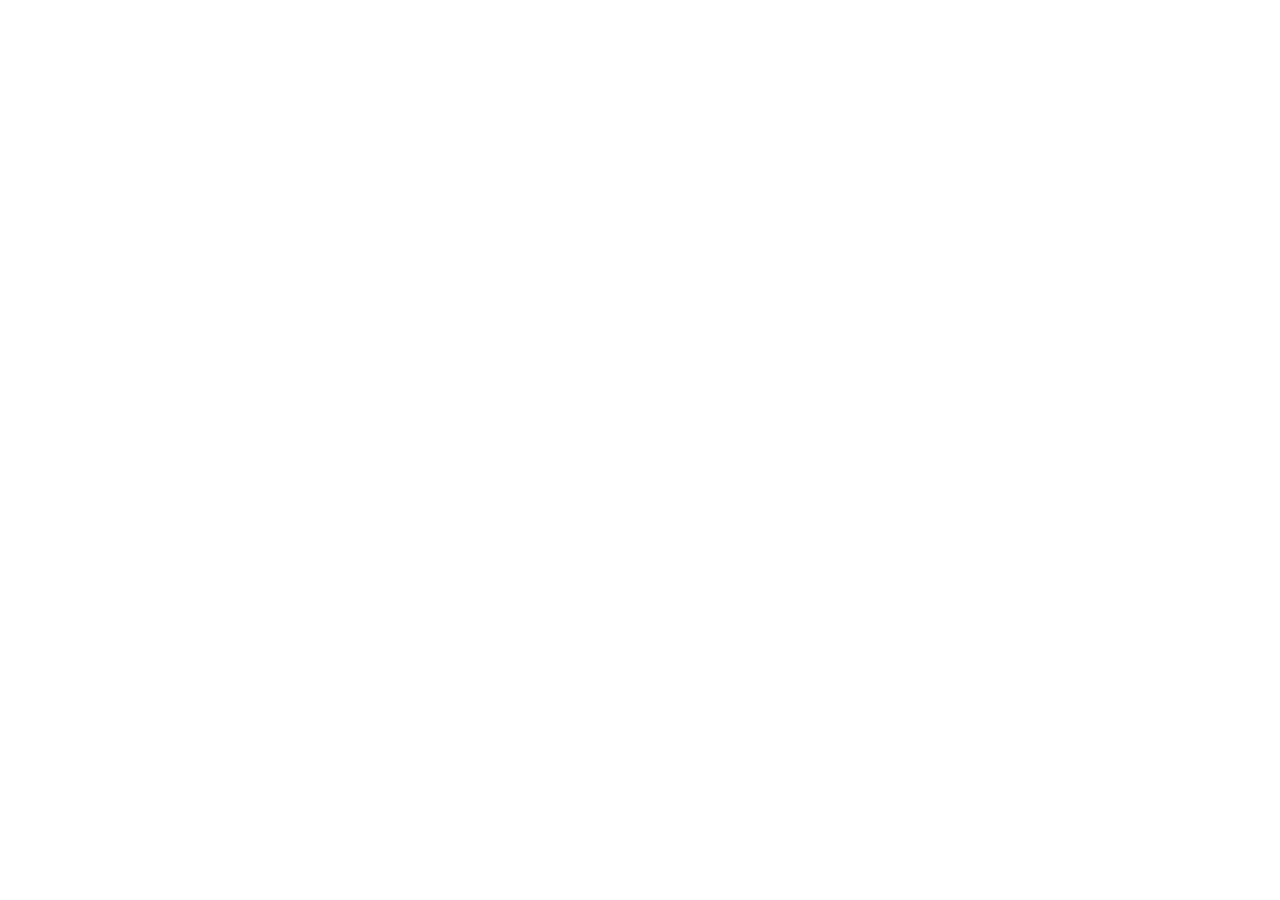
==== dmit-1530-assignment-1-start/dmit-1530-assignment-1-start/About-Us.html @ cafa96c6 "adding title in About US page" ====
<!DOCTYPE html>
<html lang="en">
<head>
    <meta charset="UTF-8">
    <meta name="viewport" content="width=device-width, initial-scale=1.0">

    <!-- Additional Meta Information -->
    <meta name="author" content="">
    <meta name="description" content="">

    <title>About Us Page</title>

    <!-- Stylesheets -->
</head>
<body>
    
</body>
</html>
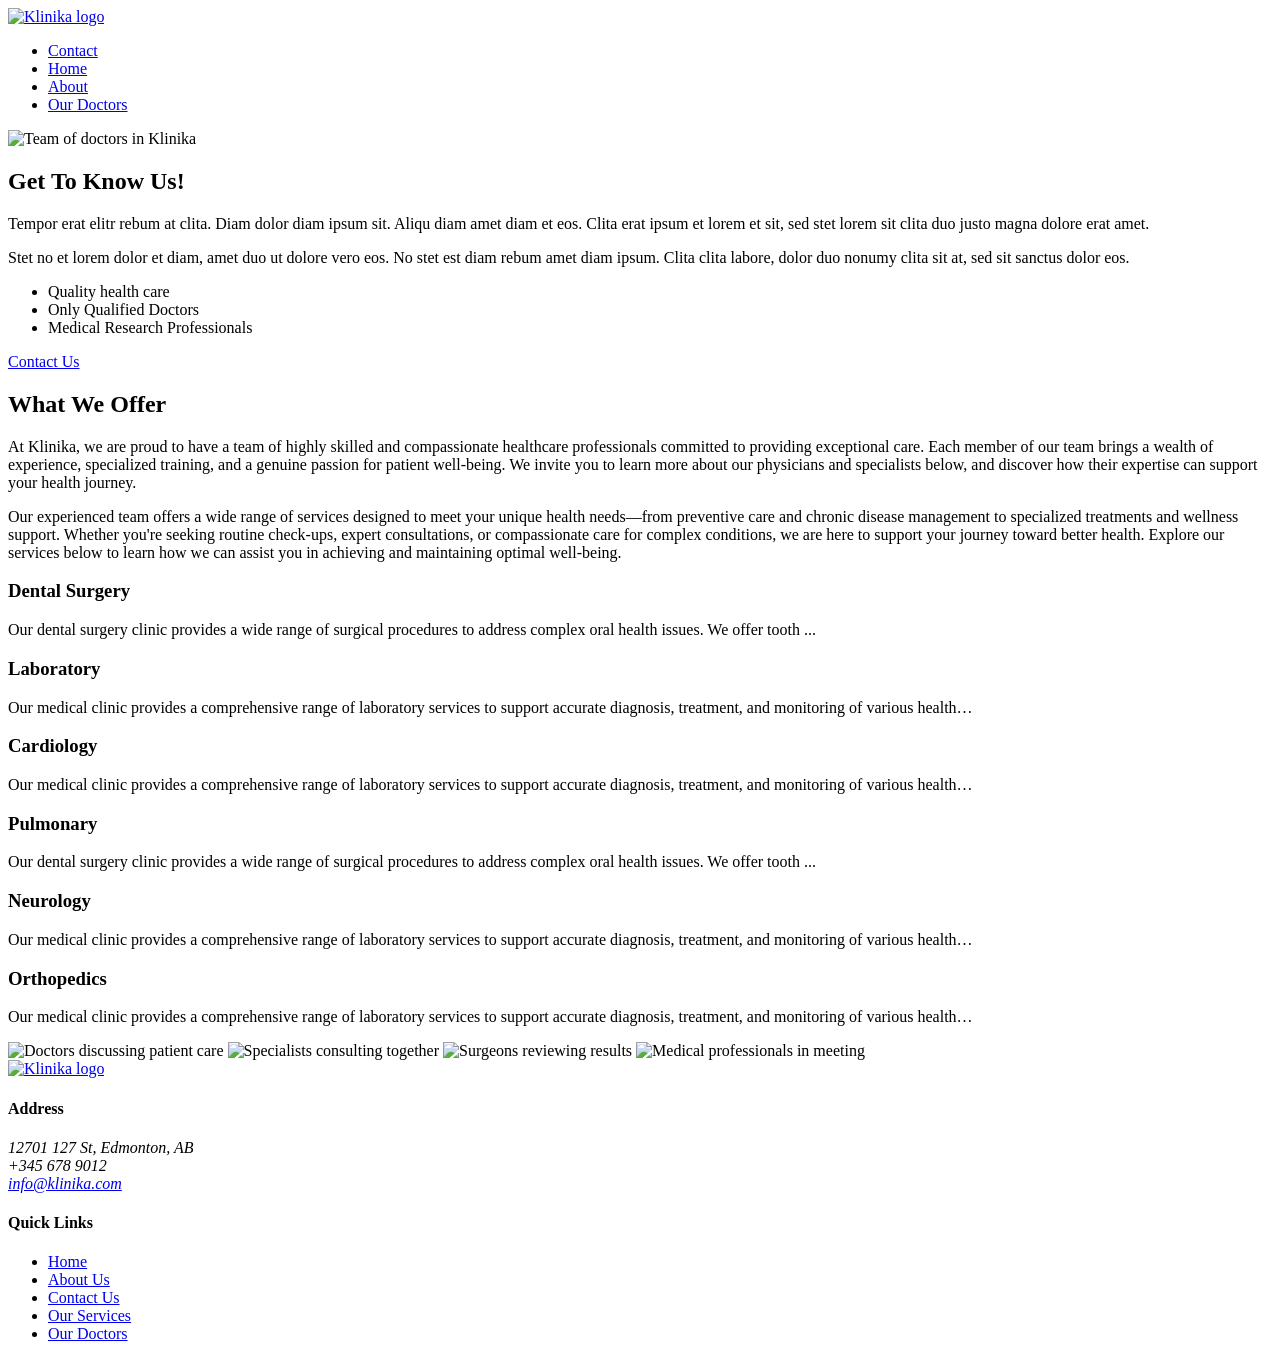
==== commit b736d331: "made changes about.html and stylesheet" ====
--- a/dmit-1530-assignment-1-start/dmit-1530-assignment-1-start/About-Us.html
+++ b/dmit-1530-assignment-1-start/dmit-1530-assignment-1-start/About-Us.html
@@ -10,9 +10,121 @@
 
     <title>About Us Page</title>
 
+    <!-- Google Fonts -->
+     
     <!-- Stylesheets -->
+    <link rel="stylesheet" href="css/reset.css">
+    <link rel="stylesheet" href="css/styles.css">
 </head>
 <body>
-    
+    <header class="header">
+        <nav class="container header__bar">
+            <a href="#home" class="logo"><img src="img/klinika-Logo.png" alt="Klinika logo" class="logo-img"></a>
+            <ul class="header__links">
+                <li class="nav-item nav-contact"><a href="#contact">Contact</a></li>
+                <li class="nav-item nav-home"><a href="index.html">Home</a></li>
+                <li class="nav-item nav-about"><a href="about.html">About</a></li>
+                <li class="nav-item nav-doctors"><a href="#doctors">Our Doctors</a></li>
+            </ul>
+        </nav>
+    </header>
+  <section class="about-get-to-know" id="about">
+    <div class="container about-grid">
+      <img src="img/doctors-smiling.png" alt="Team of doctors in Klinika" class="about-img">
+      <div class="about-text">
+        <h2>Get To Know Us!</h2>
+        <p>
+          Tempor erat elitr rebum at clita. Diam dolor diam ipsum sit. 
+          Aliqu diam amet diam et eos. Clita erat ipsum et lorem et sit, 
+          sed stet lorem sit clita duo justo magna dolore erat amet.
+        </p>
+        <p>
+          Stet no et lorem dolor et diam, amet duo ut dolore vero eos. 
+          No stet est diam rebum amet diam ipsum. Clita clita labore, dolor duo 
+          nonumy clita sit at, sed sit sanctus dolor eos.
+        </p>
+        <ul class="checklist">
+          <li>Quality health care</li>
+          <li>Only Qualified Doctors</li>
+          <li>Medical Research Professionals</li>
+        </ul>
+        <a href="index.html#contact" class="btn">Contact Us</a>
+      </div>
+    </div>
+  </section>
+  <section class="services">
+    <div class="container">
+      <div class="section-header">
+        <h2>What We Offer</h2>
+      </div>
+      <p>
+        At Klinika, we are proud to have a team of highly skilled and compassionate healthcare professionals committed to providing exceptional care. Each member of our team brings a wealth of experience, specialized training, and a genuine passion for patient well-being. We invite you to learn more about our physicians and specialists below, and discover how their expertise can support your health journey.
+      </p>
+      <p>
+       Our experienced team offers a wide range of services designed to meet your unique health needs—from preventive care and chronic disease management to specialized treatments and wellness support. Whether you're seeking routine check-ups, expert consultations, or compassionate care for complex conditions, we are here to support your journey toward better health. Explore our services below to learn how we can assist you in achieving and maintaining optimal well-being.
+      </p>
+
+      <div class="service-grid">
+        <div class="service">
+          <h3>Dental Surgery</h3>
+          <p>Our dental surgery clinic provides a wide range of surgical procedures to address complex oral health issues. We offer tooth ...</p>
+        </div>
+        <div class="service">
+          <h3>Laboratory</h3>
+          <p>Our medical clinic provides a comprehensive range of laboratory services to support accurate diagnosis, treatment, and monitoring of various health…</p>
+        </div>
+        <div class="service">
+          <h3>Cardiology</h3>
+          <p>Our medical clinic provides a comprehensive range of laboratory services to support accurate diagnosis, treatment, and monitoring of various health…</p>
+        </div>
+        <div class="service">
+          <h3>Pulmonary</h3>
+          <p>Our dental surgery clinic provides a wide range of surgical procedures to address complex oral health issues. We offer tooth ...</p>
+        </div>
+        <div class="service">
+          <h3>Neurology</h3>
+          <p>Our medical clinic provides a comprehensive range of laboratory services to support accurate diagnosis, treatment, and monitoring of various health…</p>
+        </div>
+        <div class="service">
+          <h3>Orthopedics</h3>
+          <p>Our medical clinic provides a comprehensive range of laboratory services to support accurate diagnosis, treatment, and monitoring of various health…</p>
+        </div>
+      </div>
+
+      <div class="doctor-gallery">
+        <img src="img/carousel-1.png" alt="Doctors discussing patient care">
+        <img src="img/carousel-2.png" alt="Specialists consulting together">
+        <img src="img/nurse-and-doctor.png" alt="Surgeons reviewing results">
+        <img src="img/doctors-in-a-meeting.png" alt="Medical professionals in meeting">
+      </div>
+    </div>
+  </section>
+<footer class="footer" id="contact">
+  <div class="container footer__grid">
+    <div class="footer__brand">
+        <a href="#home" class="footer__logo">
+            <img src="img/klinika-logo.png" alt="Klinika logo" class="footer-logo-img">
+        </a>
+    </div>
+    <section class="footer__address">
+      <h4>Address</h4>
+      <address>
+        12701 127 St, Edmonton, AB<br>
+        +345 678 9012<br>
+        <a href="mailto:info@klinika.com">info@klinika.com</a>
+      </address>
+    </section>
+    <nav class="footer__links" aria-label="Quick Links">
+        <h4>Quick Links</h4>
+      <ul>
+        <li><a href="#home">Home</a></li>
+        <li><a href="#about">About Us</a></li>
+        <li><a href="#contact">Contact Us</a></li>
+        <li><a href="#services">Our Services</a></li>
+        <li><a href="#doctors">Our Doctors</a></li>
+      </ul>
+    </nav>
+  </div>
+</footer>
 </body>
 </html>
--- a/dmit-1530-assignment-1-start/dmit-1530-assignment-1-start/css/styles.css
+++ b/dmit-1530-assignment-1-start/dmit-1530-assignment-1-start/css/styles.css
@@ -0,0 +1,17 @@
+:root {
+    --blue-grey-50: #ECEFF1;
+    --blue-grey-100: #CFD8DC;
+    --blue-grey-200: #B0BEC5;
+    --blue-grey-900: #263238;
+    --ink: #0f172a;
+    --muted: #475569;
+    --blue: #0b63f6;
+    --blue-700: #0a54d3;
+    --ring: #e2e8f0;
+    --soft: #eef3ff;
+    --footer: #0b1a3a;
+    --radius: 14px;
+    --shadow: 0 8px 24px rgba(15, 23, 42, 0.08);
+    --container: 1120px;
+
+}
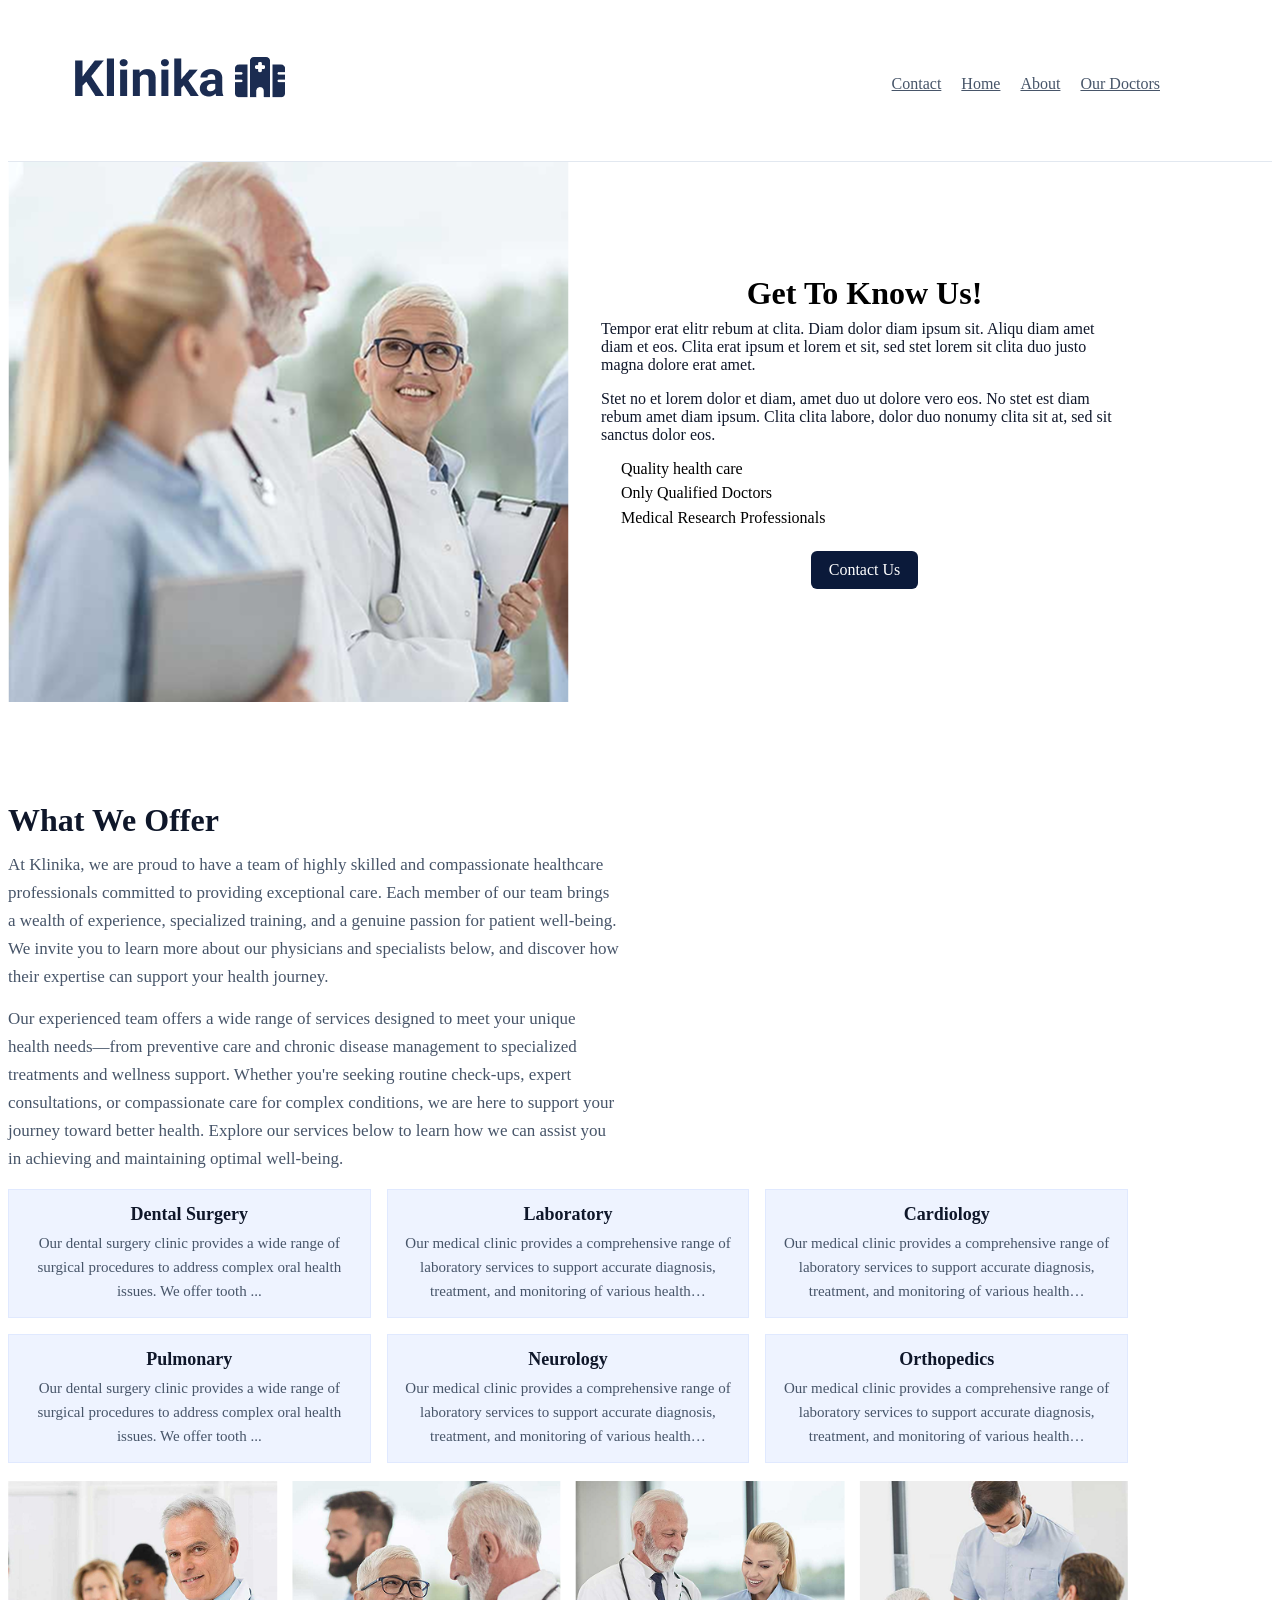
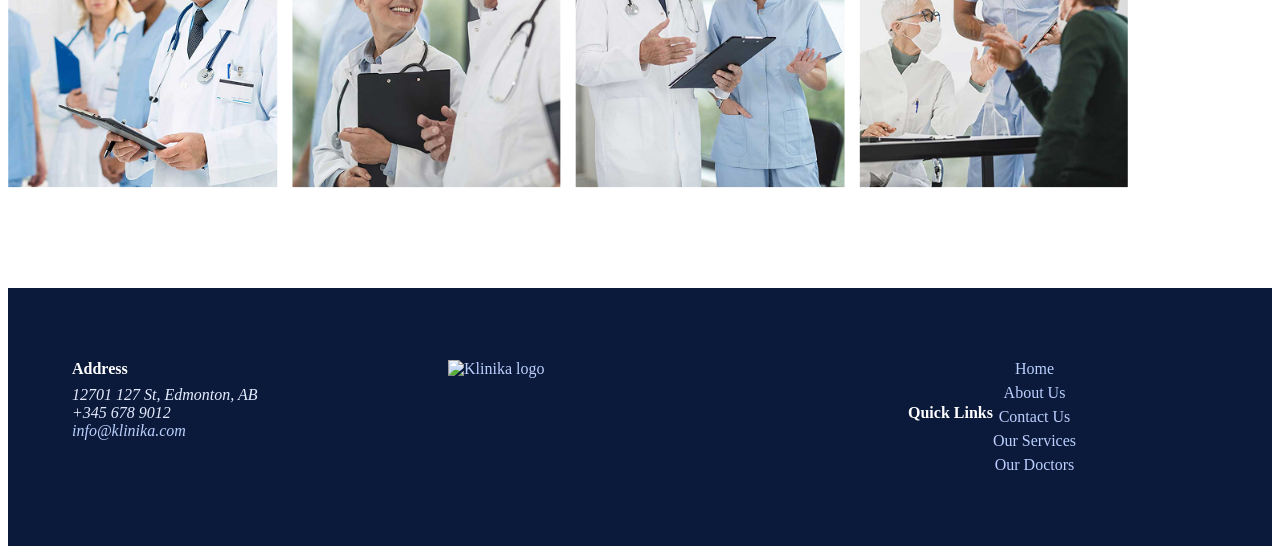
==== commit 34c08c09: "fixing style sheet" ====
--- a/dmit-1530-assignment-1-start/dmit-1530-assignment-1-start/About-Us.html
+++ b/dmit-1530-assignment-1-start/dmit-1530-assignment-1-start/About-Us.html
@@ -9,8 +9,6 @@
     <meta name="description" content="">
 
     <title>About Us Page</title>
-
-    <!-- Google Fonts -->
      
     <!-- Stylesheets -->
     <link rel="stylesheet" href="css/reset.css">
--- a/dmit-1530-assignment-1-start/dmit-1530-assignment-1-start/css/styles.css
+++ b/dmit-1530-assignment-1-start/dmit-1530-assignment-1-start/css/styles.css
@@ -15,3 +15,717 @@
     --container: 1120px;
 
 }
+
+body {
+    color: #000;
+    text-align: center;
+}
+
+header, footer {
+    background-color: var(--blue-grey-50);
+    color: #fff;
+    padding: 2rem 4rem;   
+}
+
+nav{
+    width: 100%;
+    display: flex;
+    align-items: center;
+    justify-content: space-between;
+}
+
+.header {
+  position: sticky;
+  top: 0;
+  background: #fff;
+  border-bottom: 1px solid var(--ring);
+  z-index: 20;
+}
+
+
+.header__bar {
+  display: flex;
+  flex-direction: column;
+  align-items: center;
+  gap: 0.5rem;
+  padding: 0.9rem 0;
+}
+
+.logo {
+  font-weight: 800;
+  font-size: 1.5rem;
+  color: var(--ink);
+}
+
+.header__links {
+  list-style: none;
+  padding: 0;
+  margin: 0;
+  display: grid;
+  grid-template-columns: repeat(2, auto);
+  gap: 0.5rem 1.5rem;
+}
+
+.header__links a {
+  color: var(--muted);
+  font-weight: 500;
+}
+
+.header__links a:hover {
+  color: var(--ink);
+}
+
+.nav-contact { order: 3; }
+.nav-home    { order: 1; }
+.nav-about   { order: 2; }
+.nav-doctors { order: 4; }
+
+.hero {
+  padding: 2rem 0 1.5rem;
+}
+
+.hero-grid {
+  display: grid;
+  gap: 1rem;
+}
+
+.hero-img {
+  width: 100%;
+  height: auto;
+  object-fit: cover;
+}
+
+.hero-text {
+  text-align: center;
+}
+
+.hero-text h1 {
+  font-size: 1.9rem;
+  line-height: 1.2;
+  font-weight: 800;
+  margin: 0 0 0.75rem;
+}
+
+.hero-text p {
+  color: var(--muted);
+  margin: 0 0 1.5rem;
+}
+
+.stats {
+  list-style: none;
+  padding: 0;
+  margin: 1rem 0 0;
+  display: grid;
+  gap: 1rem;
+  justify-items: center;
+}
+
+.stats li {
+  display: grid;
+  gap: 0.25rem;
+  text-align: center;
+}
+
+.stats strong {
+  font-size: 1.4rem;
+  font-weight: 800;
+}
+
+.stats span {
+  color: var(--muted);
+  font-size: 0.95rem;
+}
+
+.about {
+  background: var(--blue);
+  color: var(--ink);
+  padding: 2rem 0;
+}
+
+.about-grid {
+  display: grid;
+  gap: 1.5rem;
+}
+
+.about-text h2 {
+  font-size: 1.4rem;
+  margin: 0 0 0.5rem;
+  text-align: center;
+}
+
+.about-text p {
+  color: var(--ink);
+  margin: 0 0 1rem;
+  text-align: left;
+}
+
+.checklist {
+  list-style: none;
+  padding: 0;
+  margin: 1rem 0 1.5rem;
+}
+
+.checklist li {
+  position: relative;
+  padding-left: 1.25rem;
+  margin: 0.4rem 0;
+  text-align: left;
+}
+
+.checklist li::before {
+  content: "";
+  position: absolute;
+  left: 0;
+  top: 3px;              
+  width: 18px;           
+  height: 18px;
+  background-image: url("/img/Checkmark.png"); 
+  background-position: center;
+  background-size: contain;
+}
+
+.about .checklist li::before {
+  content: "";
+  position: absolute;
+  left: 0;
+  top: 3px;              
+  width: 18px;           
+  height: 18px;
+  background-image: url("/img/checkmark-white.png"); 
+  background-position: center;
+  background-size: contain;
+}
+
+.about .btn {
+  background: #fff;
+  color: var(--blue);
+  font-weight: 700;
+  padding: 0.7rem 1rem;
+  border-radius: 999px;
+  border: 1px solid transparent;
+  box-shadow: var(--shadow);
+}
+
+a.btn {
+  display: inline-block;
+  background-color: #0b1a3a;   
+  color: #ffffff;
+  padding: 10px 18px;
+  border-radius: 6px;
+  font-weight: 500;
+  text-decoration: none;
+  transition: background-color 0.25s ease, transform 0.2s ease;
+}
+
+a.btn.primary {
+  background-color: #2563eb;   
+}
+
+a.btn:hover {
+  background-color: #16224d;   
+  transform: translateY(-2px);
+}
+
+a.btn.primary:hover {
+  background-color: #1d4ed8;   
+  transform: translateY(-2px);
+}
+
+.why {
+  background-color: white;
+  padding: 80px 0;
+}
+
+.why > .container {
+  display: flex;
+  flex-direction: column;  /* stack on mobile */
+  gap: 40px;
+  align-items: center;
+}
+
+.why > .container > .why-text {
+  order: 1;
+  flex: 1 1 0;
+  max-width: 640px;
+}
+
+.why > .container > .why-media {
+  order: 2;
+  flex: 1 1 0;
+}
+
+.why h2 {
+  font-size: 32px;
+  font-weight: 800;
+  color: #0f172a;
+  margin-bottom: 16px;
+  text-align: left;
+}
+
+.why p {
+  color: #475569;
+  font-size: 16px;
+  line-height: 1.6;
+  margin-bottom: 24px;
+  text-align: left;
+}
+
+.why-features {
+  list-style: none;
+  padding: 0;
+  margin: 0;
+  display: grid;
+  grid-template-columns: 1fr;
+  gap: 18px 24px;
+}
+
+.why-features li {
+  display: flex;
+  align-items: center;
+  gap: 12px;
+}
+
+.feat-icon {
+  width: 28px;
+  height: 28px;
+  display: block;
+  object-fit: contain;
+}
+
+.why-features strong {
+  color: #0f172a;
+  font-weight: 700;
+}
+
+.why-features em {
+  color: #475569;
+  font-style: normal;
+  font-size: 15px;
+}
+
+.why-media img {
+  width: 100%;
+  height: auto;
+  display: block;
+  border-radius: 12px;
+  object-fit: cover;
+}
+
+.why-features {
+  list-style: none;
+  padding: 0;
+  margin: 0;
+  display: grid;
+  grid-template-columns: 1fr; 
+  gap: 18px 24px;
+}
+.why-features li {
+  display: flex;
+  align-items: center;
+  gap: 12px;
+}
+.feat-icon {
+  width: 28px;
+  height: 28px;
+  display: block;
+  object-fit: contain;      
+}
+.why-features strong { color: #0f172a; font-weight: 700; }
+.why-features em     { color: #475569; font-style: normal; font-size: 15px; }
+
+.why-media img {
+  width: 100%;
+  height: auto;
+  display: block;
+  border-radius: 12px;
+  object-fit: cover;
+}
+
+.doctors {
+  background: var(--blue);
+  color: #fff;
+  padding: 2rem 0;
+}
+
+.section-header {
+  display: flex;
+  justify-content: space-between;
+  align-items: center;
+  margin-bottom: 1rem;
+}
+
+.section-header h2 {
+  font-size: 1.3rem;
+  margin: 0;
+}
+
+.link {
+  color: #e6ecff;
+}
+
+.link:hover {
+  color: #fff;
+}
+
+.doctor-grid {
+  display: grid;
+  gap: 1rem;
+}
+
+.doctor-card {
+  background: #fff;
+  color: var(--ink);
+  border: 1px solid rgba(255, 255, 255, 0.15);
+}
+
+.doctor-card img {
+  width: 100%;
+}
+
+.doctor-card h3 {
+  margin: 0.8rem 1rem 0.3rem;
+  font-size: 1rem;
+}
+
+.doctor-card p {
+  margin: 0 1rem 1rem;
+  color: var(--muted);
+  font-size: 0.95rem;
+}
+
+
+.services {
+  background-color: #ffffff;
+  padding: 60px 0;
+}
+
+.services .section-header {
+  margin-bottom: 12px;
+}
+
+.services .section-header h2 {
+  margin: 0;
+  font-size: 26px;
+  font-weight: 800;
+  color: #0f172a;
+ 
+}
+
+.services > .container > p {
+  max-width: 72ch;       
+  margin: 0 0 14px;
+  color: #475569;
+  line-height: 1.65;
+  text-align: left;
+}
+
+.service-grid {
+  display: grid;
+  grid-template-columns: 1fr; 
+  gap: 12px;
+  margin-top: 16px;
+}
+
+.service {
+  background-color: #eef3ff;
+  border: 1px solid #e0e9ff;
+  padding: 14px 16px;
+}
+
+.service h3 {
+  margin: 0 0 6px;
+  font-size: 18px;
+  font-weight: 700;
+  color: #0f172a;
+}
+
+.service p {
+  margin: 0;
+  color: #475569;
+  line-height: 1.6;
+  font-size: 15px;
+}
+
+
+.doctor-gallery {
+  display: grid;
+  grid-template-columns: 1fr; 
+  gap: 10px;
+  margin-top: 18px;
+}
+
+.doctor-gallery img {
+  width: 100%;
+  object-fit: cover;         
+  display: block;
+}
+
+.footer {
+  background-color: #0b1a3a;
+  color: #e6ecff;
+}
+
+.footer a {
+  color: #bbd0ff;
+  text-decoration: none;
+}
+.footer a:hover {
+  color: #ffffff;
+  text-decoration: underline;
+}
+
+.footer__bottom {
+  margin: 0;
+  border-top: 1px solid rgba(255, 255, 255, 0.15);
+  text-align: center;
+  padding: 12px 0;
+  color: #cfe0ff;
+}
+
+.footer__grid {
+  display: grid;
+  gap: 16px;
+  padding: 24px 0;
+}
+
+.footer__links h4,
+.footer__address h4 {
+  margin: 0 0 8px;
+  color: #ffffff;
+  font-weight: 700;
+}
+
+.footer__links ul {
+  list-style: none;
+  padding: 0;
+  margin: 0;
+  display: grid;
+  gap: 6px;
+  text-align: center;
+}
+
+.footer__logo {
+  display: inline-block;
+}
+.footer-logo-img {
+  height: 45px;
+  width: auto;
+  display: block;
+}
+
+
+.footer__brand {
+  order: 1;
+  text-align: center;
+}
+.footer__address {
+  order: 1;
+  text-align: center;
+
+}
+.footer__links {
+  order: 2;
+  text-align: center;
+  justify-content: center;
+}
+
+/* Media Queries */
+@media (min-width: 768px) {
+  /* Header */
+  .header__bar {
+    flex-direction: row;
+    justify-content: space-between;
+  }
+
+  .nav-home    { order: 2; }
+  .nav-about   { order: 3; }
+  .nav-doctors { order: 4; }
+  .nav-contact { order: 1; }
+
+  .header__links {
+    grid-template-columns: repeat(4, auto);
+    gap: 1.25rem;
+  }
+
+  
+  .hero-grid {
+    grid-template-columns: 1fr 1fr;
+    gap: 2rem;
+    align-items: center;
+  }
+
+  .hero-text {
+    text-align: left;
+  }
+
+  .stats {
+    grid-template-columns: repeat(3, 1fr);
+    justify-items: start;
+  }
+
+  
+  .about-grid {
+    grid-template-columns: 1fr 1fr;
+    align-items: center;
+    gap: 2rem;
+  }
+
+
+  
+ .why > .container {
+    flex-direction: row;   
+    align-items: center;
+  }
+
+  .why > .container > .why-text {
+    order: 1; 
+  }
+
+  .why > .container > .why-media {
+    order: 2; 
+  }
+
+  .why-features {
+    grid-template-columns: repeat(2, 1fr);
+  }
+  /* Doctors */
+  .doctor-grid {
+    grid-template-columns: repeat(2, 1fr);
+  }
+
+  /* Services */
+   .services {
+    padding: 80px 0;
+  }
+
+  .services .section-header h2 {
+    font-size: 28px;
+  }
+
+  .service-grid {
+    grid-template-columns: repeat(3, 1fr);
+    gap: 14px;
+  }
+
+  .doctor-gallery {
+    grid-template-columns: repeat(2, 1fr); /* 2x2 */
+    gap: 12px;
+  }
+
+  /* Footer */
+  .footer__grid {
+    grid-template-columns: repeat(3, 1fr);
+    align-items: start;
+    gap: 20px;
+    padding: 28px 0;
+  }
+
+  .footer__brand {
+    order: 2;
+    text-align: left;
+  }
+
+  .footer__address {
+    order: 1;
+    text-align: left;
+    justify-content: flex-start;
+  }
+
+  .footer__links {
+    order: 3;
+    text-align: right; 
+  }
+
+  .footer-logo-img {
+    height: 55px;
+  }
+}
+
+
+@media (min-width: 1024px) {
+  .container {
+    width: min(100% - 3rem, var(--container));
+  }
+
+  .nav-home    { order: 2; }
+  .nav-about   { order: 3; }
+  .nav-doctors { order: 4; }
+  .nav-contact { order: 1; }
+
+  
+
+  .logo {
+    font-size: 1.6rem;
+  }
+
+  .hero-grid {
+    grid-template-columns: 1.1fr 0.9fr;
+  }
+
+  .hero-text h1 {
+    font-size: 2.6rem;
+  }
+
+  .about-text h2 {
+    font-size: 2rem;
+  }
+
+ .why {
+    padding: 100px 0;
+  }
+
+  .why > .container {
+    gap: 60px;
+  }
+
+  .why h2 {
+    font-size: 36px;
+  }
+
+  .why p {
+    font-size: 17px;
+  }
+  .doctor-grid {
+    grid-template-columns: repeat(4, 1fr);
+  }
+
+  .services {
+    padding: 100px 0;
+  }
+
+  .services .section-header h2 {
+    font-size: 32px;
+  }
+
+  .service-grid {
+    grid-template-columns: repeat(3, 1fr);
+    gap: 16px;
+  }
+
+  .doctor-gallery {
+    grid-template-columns: repeat(4, 1fr); /* four across */
+    gap: 14px;
+  }
+
+  .services > .container > p {
+    font-size: 17px;
+  }
+
+  .footer__grid {
+    grid-template-columns: 1fr 1fr 1fr;
+    gap: 40px;
+    padding: 40px 0;
+  }
+
+  .footer__brand {
+    text-align: left;
+  }
+
+  .footer__address {
+    text-align: left;
+  }
+
+  .footer__links {
+    text-align: right; 
+  }
+}
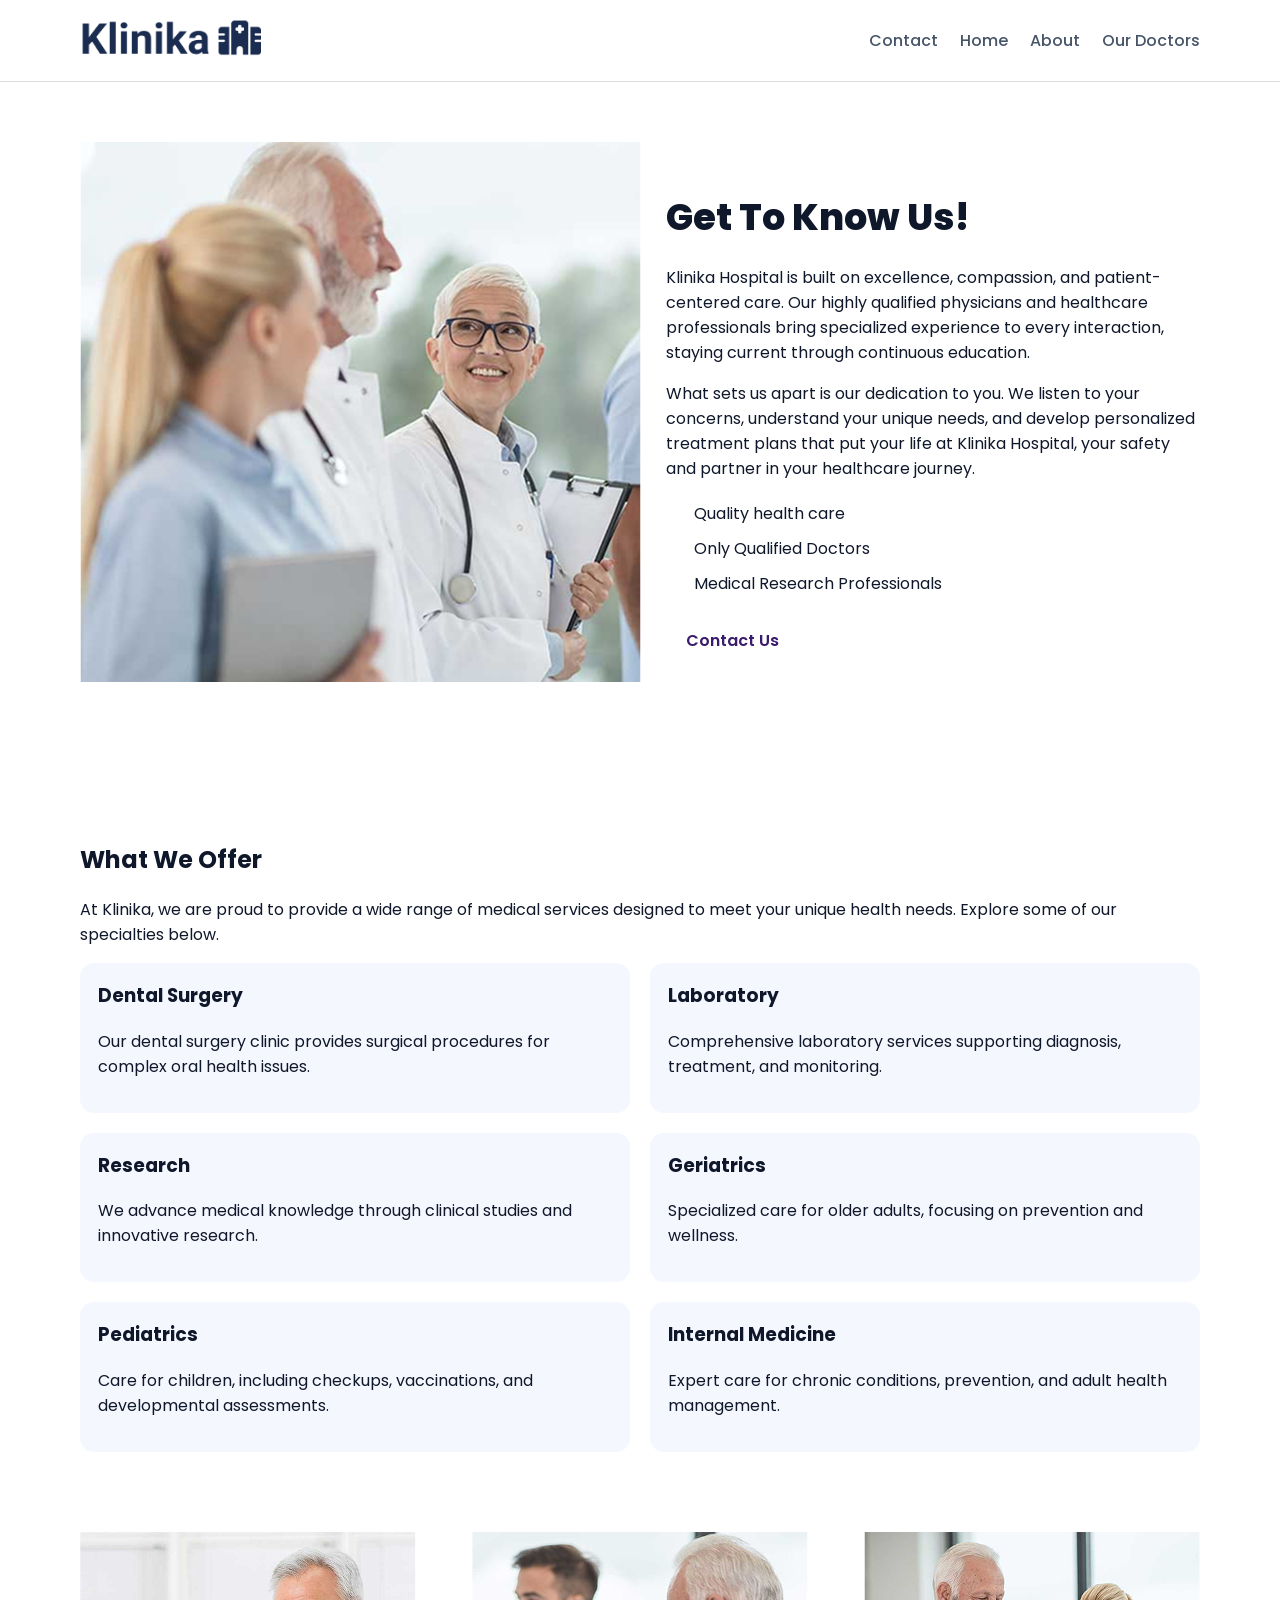
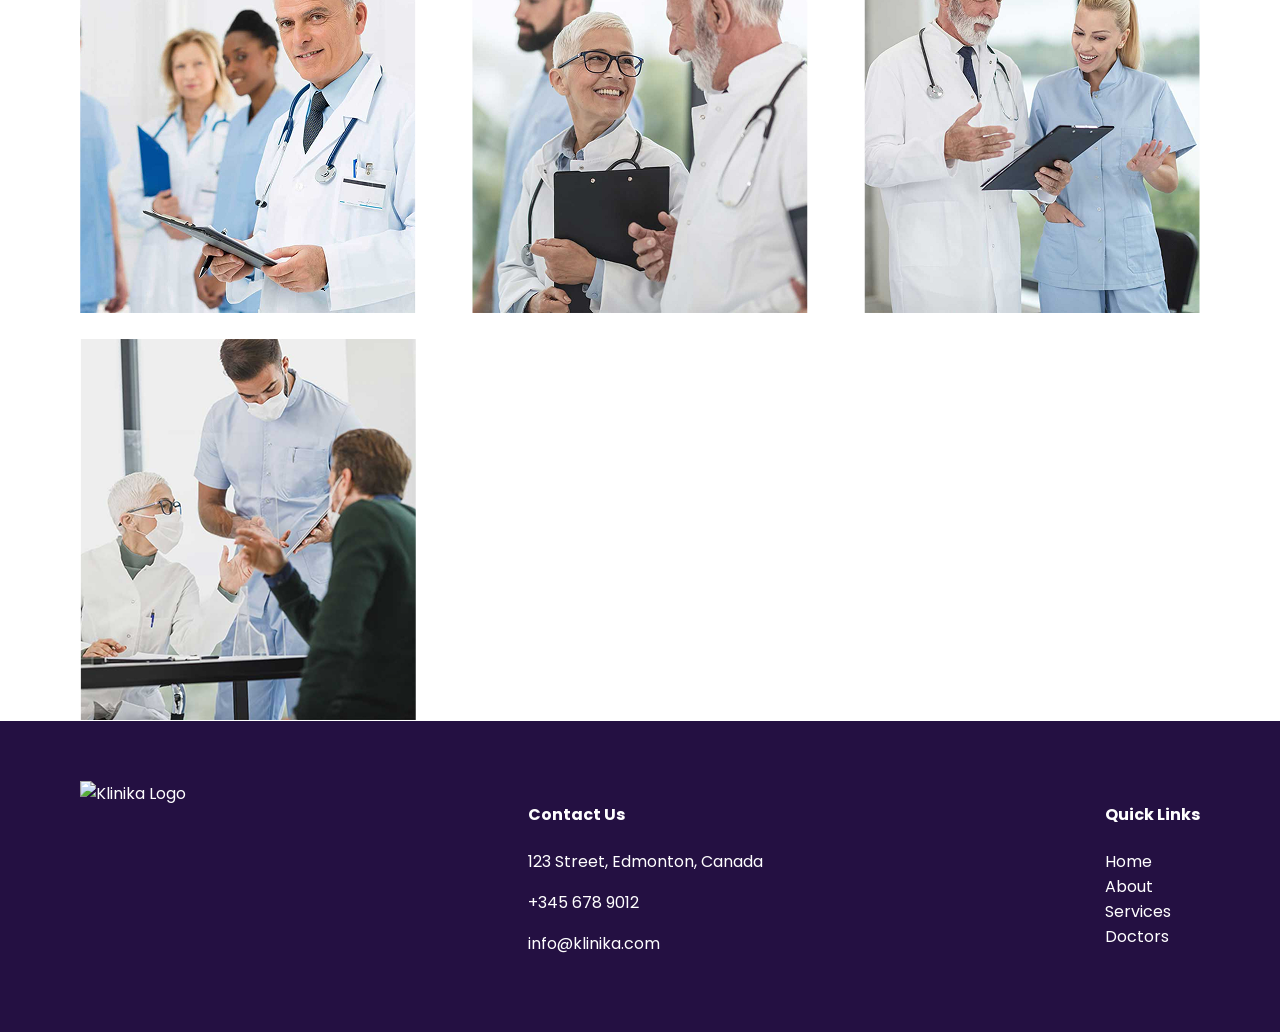
==== commit cd3990c7: "fixing the html pages" ====
--- a/dmit-1530-assignment-1-start/dmit-1530-assignment-1-start/About-Us.html
+++ b/dmit-1530-assignment-1-start/dmit-1530-assignment-1-start/About-Us.html
@@ -10,118 +10,156 @@
 
     <title>About Us Page</title>
      
+    <!-- Google fonts -->
+     <link href="https://fonts.googleapis.com/css2?family=Poppins:wght@300;400;600;800&display=swap" rel="stylesheet">
+
     <!-- Stylesheets -->
     <link rel="stylesheet" href="css/reset.css">
     <link rel="stylesheet" href="css/styles.css">
 </head>
 <body>
-    <header class="header">
-        <nav class="container header__bar">
-            <a href="#home" class="logo"><img src="img/klinika-Logo.png" alt="Klinika logo" class="logo-img"></a>
-            <ul class="header__links">
-                <li class="nav-item nav-contact"><a href="#contact">Contact</a></li>
-                <li class="nav-item nav-home"><a href="index.html">Home</a></li>
-                <li class="nav-item nav-about"><a href="about.html">About</a></li>
-                <li class="nav-item nav-doctors"><a href="#doctors">Our Doctors</a></li>
-            </ul>
-        </nav>
-    </header>
-  <section class="about-get-to-know" id="about">
-    <div class="container about-grid">
-      <img src="img/doctors-smiling.png" alt="Team of doctors in Klinika" class="about-img">
-      <div class="about-text">
-        <h2>Get To Know Us!</h2>
-        <p>
-          Tempor erat elitr rebum at clita. Diam dolor diam ipsum sit. 
-          Aliqu diam amet diam et eos. Clita erat ipsum et lorem et sit, 
-          sed stet lorem sit clita duo justo magna dolore erat amet.
-        </p>
-        <p>
-          Stet no et lorem dolor et diam, amet duo ut dolore vero eos. 
-          No stet est diam rebum amet diam ipsum. Clita clita labore, dolor duo 
-          nonumy clita sit at, sed sit sanctus dolor eos.
-        </p>
-        <ul class="checklist">
-          <li>Quality health care</li>
-          <li>Only Qualified Doctors</li>
-          <li>Medical Research Professionals</li>
-        </ul>
-        <a href="index.html#contact" class="btn">Contact Us</a>
-      </div>
-    </div>
-  </section>
-  <section class="services">
-    <div class="container">
-      <div class="section-header">
-        <h2>What We Offer</h2>
-      </div>
+    <header>
+  <div class="container nav row">
+
+    <a href="index.html">
+      <img src="img/klinika-Logo.png" alt="Klinika Logo" class="logo">
+    </a>
+
+    <ul>
+      <li><a href="#contact">Contact</a></li>
+      <li><a href="index.html">Home</a></li>
+      <li><a href="about.html">About</a></li>
+      <li><a href="#doctors">Our Doctors</a></li>
+    </ul>
+
+  </div>
+</header>
+
+
+<!-- ================= ABOUT INTRO ================= -->
+<section class="hero about-hero">
+  <div class="container row">
+
+    <!-- Left Image -->
+    <img src="img/doctors-smiling.png" alt="Doctors Team">
+
+    <!-- Right Text -->
+    <div>
+      <h1>Get To Know Us!</h1>
+
       <p>
-        At Klinika, we are proud to have a team of highly skilled and compassionate healthcare professionals committed to providing exceptional care. Each member of our team brings a wealth of experience, specialized training, and a genuine passion for patient well-being. We invite you to learn more about our physicians and specialists below, and discover how their expertise can support your health journey.
-      </p>
-      <p>
-       Our experienced team offers a wide range of services designed to meet your unique health needs—from preventive care and chronic disease management to specialized treatments and wellness support. Whether you're seeking routine check-ups, expert consultations, or compassionate care for complex conditions, we are here to support your journey toward better health. Explore our services below to learn how we can assist you in achieving and maintaining optimal well-being.
+        Klinika Hospital is built on excellence, compassion, and patient-centered care.
+        Our highly qualified physicians and healthcare professionals bring specialized
+        experience to every interaction, staying current through continuous education.
       </p>
 
-      <div class="service-grid">
-        <div class="service">
-          <h3>Dental Surgery</h3>
-          <p>Our dental surgery clinic provides a wide range of surgical procedures to address complex oral health issues. We offer tooth ...</p>
-        </div>
-        <div class="service">
-          <h3>Laboratory</h3>
-          <p>Our medical clinic provides a comprehensive range of laboratory services to support accurate diagnosis, treatment, and monitoring of various health…</p>
-        </div>
-        <div class="service">
-          <h3>Cardiology</h3>
-          <p>Our medical clinic provides a comprehensive range of laboratory services to support accurate diagnosis, treatment, and monitoring of various health…</p>
-        </div>
-        <div class="service">
-          <h3>Pulmonary</h3>
-          <p>Our dental surgery clinic provides a wide range of surgical procedures to address complex oral health issues. We offer tooth ...</p>
-        </div>
-        <div class="service">
-          <h3>Neurology</h3>
-          <p>Our medical clinic provides a comprehensive range of laboratory services to support accurate diagnosis, treatment, and monitoring of various health…</p>
-        </div>
-        <div class="service">
-          <h3>Orthopedics</h3>
-          <p>Our medical clinic provides a comprehensive range of laboratory services to support accurate diagnosis, treatment, and monitoring of various health…</p>
-        </div>
+      <p>
+        What sets us apart is our dedication to you. We listen to your concerns,
+        understand your unique needs, and develop personalized treatment plans that
+        put your life at Klinika Hospital, your safety and partner in your healthcare journey.
+      </p>
+
+      <ul class="list">
+        <li>Quality health care</li>
+        <li>Only Qualified Doctors</li>
+        <li>Medical Research Professionals</li>
+      </ul>
+
+      <a href="#contact" class="btn">Contact Us</a>
+    </div>
+
+  </div>
+</section>
+
+
+<!-- ================= WHAT WE OFFER ================= -->
+<section class="services" id="services">
+  <div class="container">
+
+    <h2 class="center-title">What We Offer</h2>
+
+    <p class="center-text">
+      At Klinika, we are proud to provide a wide range of medical services designed to meet
+      your unique health needs. Explore some of our specialties below.
+    </p>
+
+    <!-- Services Boxes -->
+    <div class="service-boxes">
+
+      <div class="service">
+        <h3>Dental Surgery</h3>
+        <p>Our dental surgery clinic provides surgical procedures for complex oral health issues.</p>
       </div>
 
-      <div class="doctor-gallery">
-        <img src="img/carousel-1.png" alt="Doctors discussing patient care">
-        <img src="img/carousel-2.png" alt="Specialists consulting together">
-        <img src="img/nurse-and-doctor.png" alt="Surgeons reviewing results">
-        <img src="img/doctors-in-a-meeting.png" alt="Medical professionals in meeting">
+      <div class="service">
+        <h3>Laboratory</h3>
+        <p>Comprehensive laboratory services supporting diagnosis, treatment, and monitoring.</p>
       </div>
+
+      <div class="service">
+        <h3>Research</h3>
+        <p>We advance medical knowledge through clinical studies and innovative research.</p>
+      </div>
+
+      <div class="service">
+        <h3>Geriatrics</h3>
+        <p>Specialized care for older adults, focusing on prevention and wellness.</p>
+      </div>
+
+      <div class="service">
+        <h3>Pediatrics</h3>
+        <p>Care for children, including checkups, vaccinations, and developmental assessments.</p>
+      </div>
+
+      <div class="service">
+        <h3>Internal Medicine</h3>
+        <p>Expert care for chronic conditions, prevention, and adult health management.</p>
+      </div>
+
     </div>
-  </section>
-<footer class="footer" id="contact">
-  <div class="container footer__grid">
-    <div class="footer__brand">
-        <a href="#home" class="footer__logo">
-            <img src="img/klinika-logo.png" alt="Klinika logo" class="footer-logo-img">
-        </a>
+  </div>
+</section>
+
+
+<!-- ================= DOCTOR GALLERY ================= -->
+<section class="gallery" id="doctors">
+  <div class="container row gallery-row">
+
+    <img src="img/carousel-1.png" alt="Doctor working">
+    <img src="img/carousel-2.png" alt="Doctors discussion">
+    <img src="img/nurse-and-doctor.png" alt="Medical team">
+    <img src="img/doctors-in-a-meeting.png" alt="Doctors meeting">
+
+  </div>
+</section>
+
+
+<!-- ================= FOOTER ================= -->
+<footer id="contact">
+  <div class="container row footer">
+
+    <!-- Brand -->
+    <div>
+      <img src="img/klinika-logo.png" alt="Klinika Logo" class="logo">
     </div>
-    <section class="footer__address">
-      <h4>Address</h4>
-      <address>
-        12701 127 St, Edmonton, AB<br>
-        +345 678 9012<br>
-        <a href="mailto:info@klinika.com">info@klinika.com</a>
-      </address>
-    </section>
-    <nav class="footer__links" aria-label="Quick Links">
-        <h4>Quick Links</h4>
-      <ul>
-        <li><a href="#home">Home</a></li>
-        <li><a href="#about">About Us</a></li>
-        <li><a href="#contact">Contact Us</a></li>
-        <li><a href="#services">Our Services</a></li>
-        <li><a href="#doctors">Our Doctors</a></li>
-      </ul>
-    </nav>
+
+    <!-- Contact -->
+    <div>
+      <h4>Contact Us</h4>
+      <p>123 Street, Edmonton, Canada</p>
+      <p>+345 678 9012</p>
+      <p>info@klinika.com</p>
+    </div>
+
+    <!-- Links -->
+    <div>
+      <h4>Quick Links</h4>
+      <a href="index.html">Home</a><br>
+      <a href="about.html">About</a><br>
+      <a href="#services">Services</a><br>
+      <a href="#doctors">Doctors</a>
+    </div>
+
   </div>
 </footer>
 </body>
--- a/dmit-1530-assignment-1-start/dmit-1530-assignment-1-start/css/styles.css
+++ b/dmit-1530-assignment-1-start/dmit-1530-assignment-1-start/css/styles.css
@@ -1,731 +1,343 @@
 :root {
-    --blue-grey-50: #ECEFF1;
-    --blue-grey-100: #CFD8DC;
-    --blue-grey-200: #B0BEC5;
-    --blue-grey-900: #263238;
-    --ink: #0f172a;
-    --muted: #475569;
-    --blue: #0b63f6;
-    --blue-700: #0a54d3;
-    --ring: #e2e8f0;
-    --soft: #eef3ff;
-    --footer: #0b1a3a;
-    --radius: 14px;
-    --shadow: 0 8px 24px rgba(15, 23, 42, 0.08);
-    --container: 1120px;
-
+  --blue: #3b1b6b;
+  --light: #f5f7ff;
+  --dark: #0f172a;
+  --muted: #475569;
+  --radius: 14px;
+  --shadow: 0 8px 20px rgba(0, 0, 0, 0.08);
 }
 
 body {
-    color: #000;
-    text-align: center;
-}
-
-header, footer {
-    background-color: var(--blue-grey-50);
-    color: #fff;
-    padding: 2rem 4rem;   
-}
-
-nav{
-    width: 100%;
-    display: flex;
-    align-items: center;
-    justify-content: space-between;
-}
-
-.header {
+  font-family: "Poppins", sans-serif;
+  margin: 0;
+  color: var(--dark);
+  background: white;
+}
+
+img {
+  max-width: 100%;
+  display: block;
+}
+
+.container {
+  width: 90%;
+  max-width: 1120px;
+  margin: auto;
+}
+
+/* Reusable Flex Row */
+.row {
+  display: flex;
+  flex-wrap: wrap;
+  align-items: center;
+  justify-content: space-between;
+  gap: 25px;
+}
+
+/* =========================
+   HEADER
+========================= */
+
+header {
+  background: white;
+  padding: 18px 0;
+  border-bottom: 1px solid #ddd;
   position: sticky;
   top: 0;
-  background: #fff;
-  border-bottom: 1px solid var(--ring);
-  z-index: 20;
-}
-
-
-.header__bar {
-  display: flex;
-  flex-direction: column;
-  align-items: center;
-  gap: 0.5rem;
-  padding: 0.9rem 0;
+}
+
+.nav ul {
+  list-style: none;
+  display: flex;
+  gap: 22px;
+  padding: 0;
+  margin: 0;
+}
+
+.nav a {
+  text-decoration: none;
+  color: var(--muted);
+  font-weight: 500;
+}
+
+.nav a:hover {
+  color: var(--dark);
 }
 
 .logo {
+  height: 45px;
+}
+
+/* =========================
+   HERO SECTION
+========================= */
+
+.hero {
+  padding: 60px 0;
+}
+
+.hero h1 {
+  font-size: 2.3rem;
   font-weight: 800;
-  font-size: 1.5rem;
-  color: var(--ink);
-}
-
-.header__links {
+  margin-bottom: 20px;
+}
+
+.stats {
+  display: flex;
+  gap: 25px;
+}
+
+.stats p {
+  text-align: center;
+  font-size: 0.95rem;
+  color: var(--muted);
+}
+
+.stats strong {
+  font-size: 1.4rem;
+  color: var(--dark);
+}
+
+/* =========================
+   ABOUT SECTION (Purple Block)
+========================= */
+
+.about {
+  background: var(--blue);
+  color: white;
+  padding: 80px 0;
+}
+
+.about h2 {
+  font-size: 2rem;
+  font-weight: 800;
+  margin-bottom: 15px;
+}
+
+.about p {
+  line-height: 1.6;
+  margin-bottom: 15px;
+}
+
+.list {
   list-style: none;
   padding: 0;
-  margin: 0;
-  display: grid;
-  grid-template-columns: repeat(2, auto);
-  gap: 0.5rem 1.5rem;
-}
-
-.header__links a {
-  color: var(--muted);
-  font-weight: 500;
-}
-
-.header__links a:hover {
-  color: var(--ink);
-}
-
-.nav-contact { order: 3; }
-.nav-home    { order: 1; }
-.nav-about   { order: 2; }
-.nav-doctors { order: 4; }
-
-.hero {
-  padding: 2rem 0 1.5rem;
-}
-
-.hero-grid {
-  display: grid;
-  gap: 1rem;
-}
-
-.hero-img {
-  width: 100%;
-  height: auto;
-  object-fit: cover;
-}
-
-.hero-text {
-  text-align: center;
-}
-
-.hero-text h1 {
-  font-size: 1.9rem;
-  line-height: 1.2;
-  font-weight: 800;
-  margin: 0 0 0.75rem;
-}
-
-.hero-text p {
-  color: var(--muted);
-  margin: 0 0 1.5rem;
-}
-
-.stats {
-  list-style: none;
-  padding: 0;
-  margin: 1rem 0 0;
-  display: grid;
-  gap: 1rem;
-  justify-items: center;
-}
-
-.stats li {
-  display: grid;
-  gap: 0.25rem;
-  text-align: center;
-}
-
-.stats strong {
-  font-size: 1.4rem;
-  font-weight: 800;
-}
-
-.stats span {
-  color: var(--muted);
-  font-size: 0.95rem;
-}
-
-.about {
-  background: var(--blue);
-  color: var(--ink);
-  padding: 2rem 0;
-}
-
-.about-grid {
-  display: grid;
-  gap: 1.5rem;
-}
-
-.about-text h2 {
-  font-size: 1.4rem;
-  margin: 0 0 0.5rem;
-  text-align: center;
-}
-
-.about-text p {
-  color: var(--ink);
-  margin: 0 0 1rem;
-  text-align: left;
-}
-
-.checklist {
-  list-style: none;
-  padding: 0;
-  margin: 1rem 0 1.5rem;
-}
-
-.checklist li {
+  margin: 20px 0;
+}
+
+.list li {
+  margin: 10px 0;
+  padding-left: 28px;
   position: relative;
-  padding-left: 1.25rem;
-  margin: 0.4rem 0;
-  text-align: left;
-}
-
-.checklist li::before {
-  content: "";
+}
+
+.list li::before {
+  content: "✔";
   position: absolute;
   left: 0;
-  top: 3px;              
-  width: 18px;           
-  height: 18px;
-  background-image: url("/img/Checkmark.png"); 
-  background-position: center;
-  background-size: contain;
-}
-
-.about .checklist li::before {
-  content: "";
-  position: absolute;
-  left: 0;
-  top: 3px;              
-  width: 18px;           
-  height: 18px;
-  background-image: url("/img/checkmark-white.png"); 
-  background-position: center;
-  background-size: contain;
-}
-
-.about .btn {
-  background: #fff;
+  color: white;
+  font-weight: bold;
+}
+
+/* Button */
+.btn {
+  display: inline-block;
+  background: white;
   color: var(--blue);
-  font-weight: 700;
-  padding: 0.7rem 1rem;
-  border-radius: 999px;
-  border: 1px solid transparent;
+  padding: 12px 20px;
+  border-radius: 30px;
+  font-weight: 600;
+  text-decoration: none;
+}
+
+.btn:hover {
+  background: #ddd;
+}
+
+/* =========================
+   DOCTORS SECTION
+========================= */
+
+.doctors {
+  padding: 80px 0;
+  background: var(--blue);
+  color: white;
+}
+
+.section-title {
+  margin-bottom: 30px;
+}
+
+.section-title h2 {
+  margin: 0;
+  font-size: 1.8rem;
+}
+
+.section-title a {
+  color: white;
+  text-decoration: none;
+}
+
+.cards {
+  display: flex;
+  flex-wrap: wrap;
+  justify-content: center;
+  gap: 25px;
+}
+
+.card {
+  background: white;
+  color: var(--dark);
+  width: 240px;
+  border-radius: var(--radius);
+  overflow: hidden;
   box-shadow: var(--shadow);
-}
-
-a.btn {
-  display: inline-block;
-  background-color: #0b1a3a;   
-  color: #ffffff;
-  padding: 10px 18px;
-  border-radius: 6px;
-  font-weight: 500;
+  text-align: center;
+}
+
+.card h3 {
+  margin: 12px 0 5px;
+}
+
+.card p {
+  margin: 0 0 15px;
+  color: var(--muted);
+}
+
+/* =========================
+   SERVICES SECTION
+========================= */
+
+.services {
+  padding: 80px 0;
+}
+
+.service-boxes {
+  display: flex;
+  flex-wrap: wrap;
+  gap: 20px;
+}
+
+.service {
+  flex: 1 1 280px;
+  background: var(--light);
+  padding: 18px;
+  border-radius: var(--radius);
+}
+
+.service h3 {
+  margin-top: 0;
+}
+
+/* =========================
+   FOOTER
+========================= */
+
+footer {
+  background: #241042;
+  color: white;
+  padding: 60px 0;
+}
+
+.footer {
+  align-items: flex-start;
+}
+
+footer a {
+  color: white;
   text-decoration: none;
-  transition: background-color 0.25s ease, transform 0.2s ease;
-}
-
-a.btn.primary {
-  background-color: #2563eb;   
-}
-
-a.btn:hover {
-  background-color: #16224d;   
-  transform: translateY(-2px);
-}
-
-a.btn.primary:hover {
-  background-color: #1d4ed8;   
-  transform: translateY(-2px);
-}
-
-.why {
-  background-color: white;
-  padding: 80px 0;
-}
-
-.why > .container {
-  display: flex;
-  flex-direction: column;  /* stack on mobile */
-  gap: 40px;
-  align-items: center;
-}
-
-.why > .container > .why-text {
-  order: 1;
-  flex: 1 1 0;
-  max-width: 640px;
-}
-
-.why > .container > .why-media {
-  order: 2;
-  flex: 1 1 0;
-}
-
-.why h2 {
-  font-size: 32px;
-  font-weight: 800;
-  color: #0f172a;
-  margin-bottom: 16px;
-  text-align: left;
-}
-
-.why p {
-  color: #475569;
-  font-size: 16px;
-  line-height: 1.6;
-  margin-bottom: 24px;
-  text-align: left;
-}
-
-.why-features {
-  list-style: none;
-  padding: 0;
-  margin: 0;
-  display: grid;
-  grid-template-columns: 1fr;
-  gap: 18px 24px;
-}
-
-.why-features li {
-  display: flex;
-  align-items: center;
-  gap: 12px;
-}
-
-.feat-icon {
-  width: 28px;
-  height: 28px;
-  display: block;
-  object-fit: contain;
-}
-
-.why-features strong {
-  color: #0f172a;
-  font-weight: 700;
-}
-
-.why-features em {
-  color: #475569;
-  font-style: normal;
-  font-size: 15px;
-}
-
-.why-media img {
-  width: 100%;
-  height: auto;
-  display: block;
-  border-radius: 12px;
-  object-fit: cover;
-}
-
-.why-features {
-  list-style: none;
-  padding: 0;
-  margin: 0;
-  display: grid;
-  grid-template-columns: 1fr; 
-  gap: 18px 24px;
-}
-.why-features li {
-  display: flex;
-  align-items: center;
-  gap: 12px;
-}
-.feat-icon {
-  width: 28px;
-  height: 28px;
-  display: block;
-  object-fit: contain;      
-}
-.why-features strong { color: #0f172a; font-weight: 700; }
-.why-features em     { color: #475569; font-style: normal; font-size: 15px; }
-
-.why-media img {
-  width: 100%;
-  height: auto;
-  display: block;
-  border-radius: 12px;
-  object-fit: cover;
-}
-
-.doctors {
-  background: var(--blue);
-  color: #fff;
-  padding: 2rem 0;
-}
-
-.section-header {
-  display: flex;
-  justify-content: space-between;
-  align-items: center;
-  margin-bottom: 1rem;
-}
-
-.section-header h2 {
-  font-size: 1.3rem;
-  margin: 0;
-}
-
-.link {
-  color: #e6ecff;
-}
-
-.link:hover {
-  color: #fff;
-}
-
-.doctor-grid {
-  display: grid;
-  gap: 1rem;
-}
-
-.doctor-card {
-  background: #fff;
-  color: var(--ink);
-  border: 1px solid rgba(255, 255, 255, 0.15);
-}
-
-.doctor-card img {
-  width: 100%;
-}
-
-.doctor-card h3 {
-  margin: 0.8rem 1rem 0.3rem;
-  font-size: 1rem;
-}
-
-.doctor-card p {
-  margin: 0 1rem 1rem;
-  color: var(--muted);
-  font-size: 0.95rem;
-}
-
-
-.services {
-  background-color: #ffffff;
-  padding: 60px 0;
-}
-
-.services .section-header {
-  margin-bottom: 12px;
-}
-
-.services .section-header h2 {
-  margin: 0;
-  font-size: 26px;
-  font-weight: 800;
-  color: #0f172a;
- 
-}
-
-.services > .container > p {
-  max-width: 72ch;       
-  margin: 0 0 14px;
-  color: #475569;
-  line-height: 1.65;
-  text-align: left;
-}
-
-.service-grid {
-  display: grid;
-  grid-template-columns: 1fr; 
-  gap: 12px;
-  margin-top: 16px;
-}
-
-.service {
-  background-color: #eef3ff;
-  border: 1px solid #e0e9ff;
-  padding: 14px 16px;
-}
-
-.service h3 {
-  margin: 0 0 6px;
-  font-size: 18px;
-  font-weight: 700;
-  color: #0f172a;
-}
-
-.service p {
-  margin: 0;
-  color: #475569;
-  line-height: 1.6;
-  font-size: 15px;
-}
-
-
-.doctor-gallery {
-  display: grid;
-  grid-template-columns: 1fr; 
-  gap: 10px;
-  margin-top: 18px;
-}
-
-.doctor-gallery img {
-  width: 100%;
-  object-fit: cover;         
-  display: block;
-}
-
-.footer {
-  background-color: #0b1a3a;
-  color: #e6ecff;
-}
-
-.footer a {
-  color: #bbd0ff;
-  text-decoration: none;
-}
-.footer a:hover {
-  color: #ffffff;
+}
+
+footer a:hover {
   text-decoration: underline;
 }
 
-.footer__bottom {
-  margin: 0;
-  border-top: 1px solid rgba(255, 255, 255, 0.15);
-  text-align: center;
-  padding: 12px 0;
-  color: #cfe0ff;
-}
-
-.footer__grid {
-  display: grid;
-  gap: 16px;
-  padding: 24px 0;
-}
-
-.footer__links h4,
-.footer__address h4 {
-  margin: 0 0 8px;
-  color: #ffffff;
-  font-weight: 700;
-}
-
-.footer__links ul {
-  list-style: none;
-  padding: 0;
-  margin: 0;
-  display: grid;
-  gap: 6px;
-  text-align: center;
-}
-
-.footer__logo {
-  display: inline-block;
-}
-.footer-logo-img {
-  height: 45px;
-  width: auto;
-  display: block;
-}
-
-
-.footer__brand {
-  order: 1;
-  text-align: center;
-}
-.footer__address {
-  order: 1;
-  text-align: center;
-
-}
-.footer__links {
-  order: 2;
-  text-align: center;
-  justify-content: center;
-}
-
-/* Media Queries */
-@media (min-width: 768px) {
-  /* Header */
-  .header__bar {
-    flex-direction: row;
+/* =====================================================
+   MEDIA QUERIES (Small / Medium / Large)
+===================================================== */
+
+/* =========================
+   SMALL (Mobile <600px)
+========================= */
+@media (max-width: 600px) {
+
+  .row {
+    flex-direction: column;
+    text-align: center;
+  }
+
+  .nav ul {
+    flex-direction: column;
+    gap: 12px;
+  }
+
+  .hero h1 {
+    font-size: 1.8rem;
+  }
+
+  .stats {
+    flex-direction: column;
+  }
+
+  .card {
+    width: 100%;
+    max-width: 320px;
+  }
+
+  .footer {
+    text-align: center;
+  }
+}
+
+/* =========================
+   MEDIUM (Tablet 601px–992px)
+========================= */
+@media (min-width: 601px) and (max-width: 992px) {
+
+  .hero h1 {
+    font-size: 2.1rem;
+  }
+
+  .card {
+    width: 45%;
+  }
+
+  .service {
+    flex: 1 1 45%;
+  }
+
+  .footer {
     justify-content: space-between;
   }
-
-  .nav-home    { order: 2; }
-  .nav-about   { order: 3; }
-  .nav-doctors { order: 4; }
-  .nav-contact { order: 1; }
-
-  .header__links {
-    grid-template-columns: repeat(4, auto);
-    gap: 1.25rem;
-  }
-
-  
-  .hero-grid {
-    grid-template-columns: 1fr 1fr;
-    gap: 2rem;
-    align-items: center;
-  }
-
-  .hero-text {
-    text-align: left;
-  }
-
-  .stats {
-    grid-template-columns: repeat(3, 1fr);
-    justify-items: start;
-  }
-
-  
-  .about-grid {
-    grid-template-columns: 1fr 1fr;
-    align-items: center;
-    gap: 2rem;
-  }
-
-
-  
- .why > .container {
-    flex-direction: row;   
-    align-items: center;
-  }
-
-  .why > .container > .why-text {
-    order: 1; 
-  }
-
-  .why > .container > .why-media {
-    order: 2; 
-  }
-
-  .why-features {
-    grid-template-columns: repeat(2, 1fr);
-  }
-  /* Doctors */
-  .doctor-grid {
-    grid-template-columns: repeat(2, 1fr);
-  }
-
-  /* Services */
-   .services {
-    padding: 80px 0;
-  }
-
-  .services .section-header h2 {
-    font-size: 28px;
-  }
-
-  .service-grid {
-    grid-template-columns: repeat(3, 1fr);
-    gap: 14px;
-  }
-
-  .doctor-gallery {
-    grid-template-columns: repeat(2, 1fr); /* 2x2 */
-    gap: 12px;
-  }
-
-  /* Footer */
-  .footer__grid {
-    grid-template-columns: repeat(3, 1fr);
-    align-items: start;
-    gap: 20px;
-    padding: 28px 0;
-  }
-
-  .footer__brand {
-    order: 2;
-    text-align: left;
-  }
-
-  .footer__address {
-    order: 1;
-    text-align: left;
-    justify-content: flex-start;
-  }
-
-  .footer__links {
-    order: 3;
-    text-align: right; 
-  }
-
-  .footer-logo-img {
-    height: 55px;
-  }
-}
-
-
-@media (min-width: 1024px) {
-  .container {
-    width: min(100% - 3rem, var(--container));
-  }
-
-  .nav-home    { order: 2; }
-  .nav-about   { order: 3; }
-  .nav-doctors { order: 4; }
-  .nav-contact { order: 1; }
-
-  
-
-  .logo {
-    font-size: 1.6rem;
-  }
-
-  .hero-grid {
-    grid-template-columns: 1.1fr 0.9fr;
-  }
-
-  .hero-text h1 {
-    font-size: 2.6rem;
-  }
-
-  .about-text h2 {
-    font-size: 2rem;
-  }
-
- .why {
-    padding: 100px 0;
-  }
-
-  .why > .container {
-    gap: 60px;
-  }
-
-  .why h2 {
-    font-size: 36px;
-  }
-
-  .why p {
-    font-size: 17px;
-  }
-  .doctor-grid {
-    grid-template-columns: repeat(4, 1fr);
-  }
-
-  .services {
-    padding: 100px 0;
-  }
-
-  .services .section-header h2 {
-    font-size: 32px;
-  }
-
-  .service-grid {
-    grid-template-columns: repeat(3, 1fr);
-    gap: 16px;
-  }
-
-  .doctor-gallery {
-    grid-template-columns: repeat(4, 1fr); /* four across */
-    gap: 14px;
-  }
-
-  .services > .container > p {
-    font-size: 17px;
-  }
-
-  .footer__grid {
-    grid-template-columns: 1fr 1fr 1fr;
-    gap: 40px;
-    padding: 40px 0;
-  }
-
-  .footer__brand {
-    text-align: left;
-  }
-
-  .footer__address {
-    text-align: left;
-  }
-
-  .footer__links {
-    text-align: right; 
-  }
-}+}
+
+/* =========================
+   LARGE (Desktop 993px+)
+========================= */
+@media (min-width: 993px) {
+
+  .hero .row {
+    flex-wrap: nowrap;
+  }
+
+  .about .row {
+    flex-wrap: nowrap;
+  }
+
+  .card {
+    width: 240px;
+  }
+
+  .service {
+    flex: 1 1 30%;
+  }
+
+  .footer {
+    justify-content: space-between;
+  }
+}
+
+
+
+
+
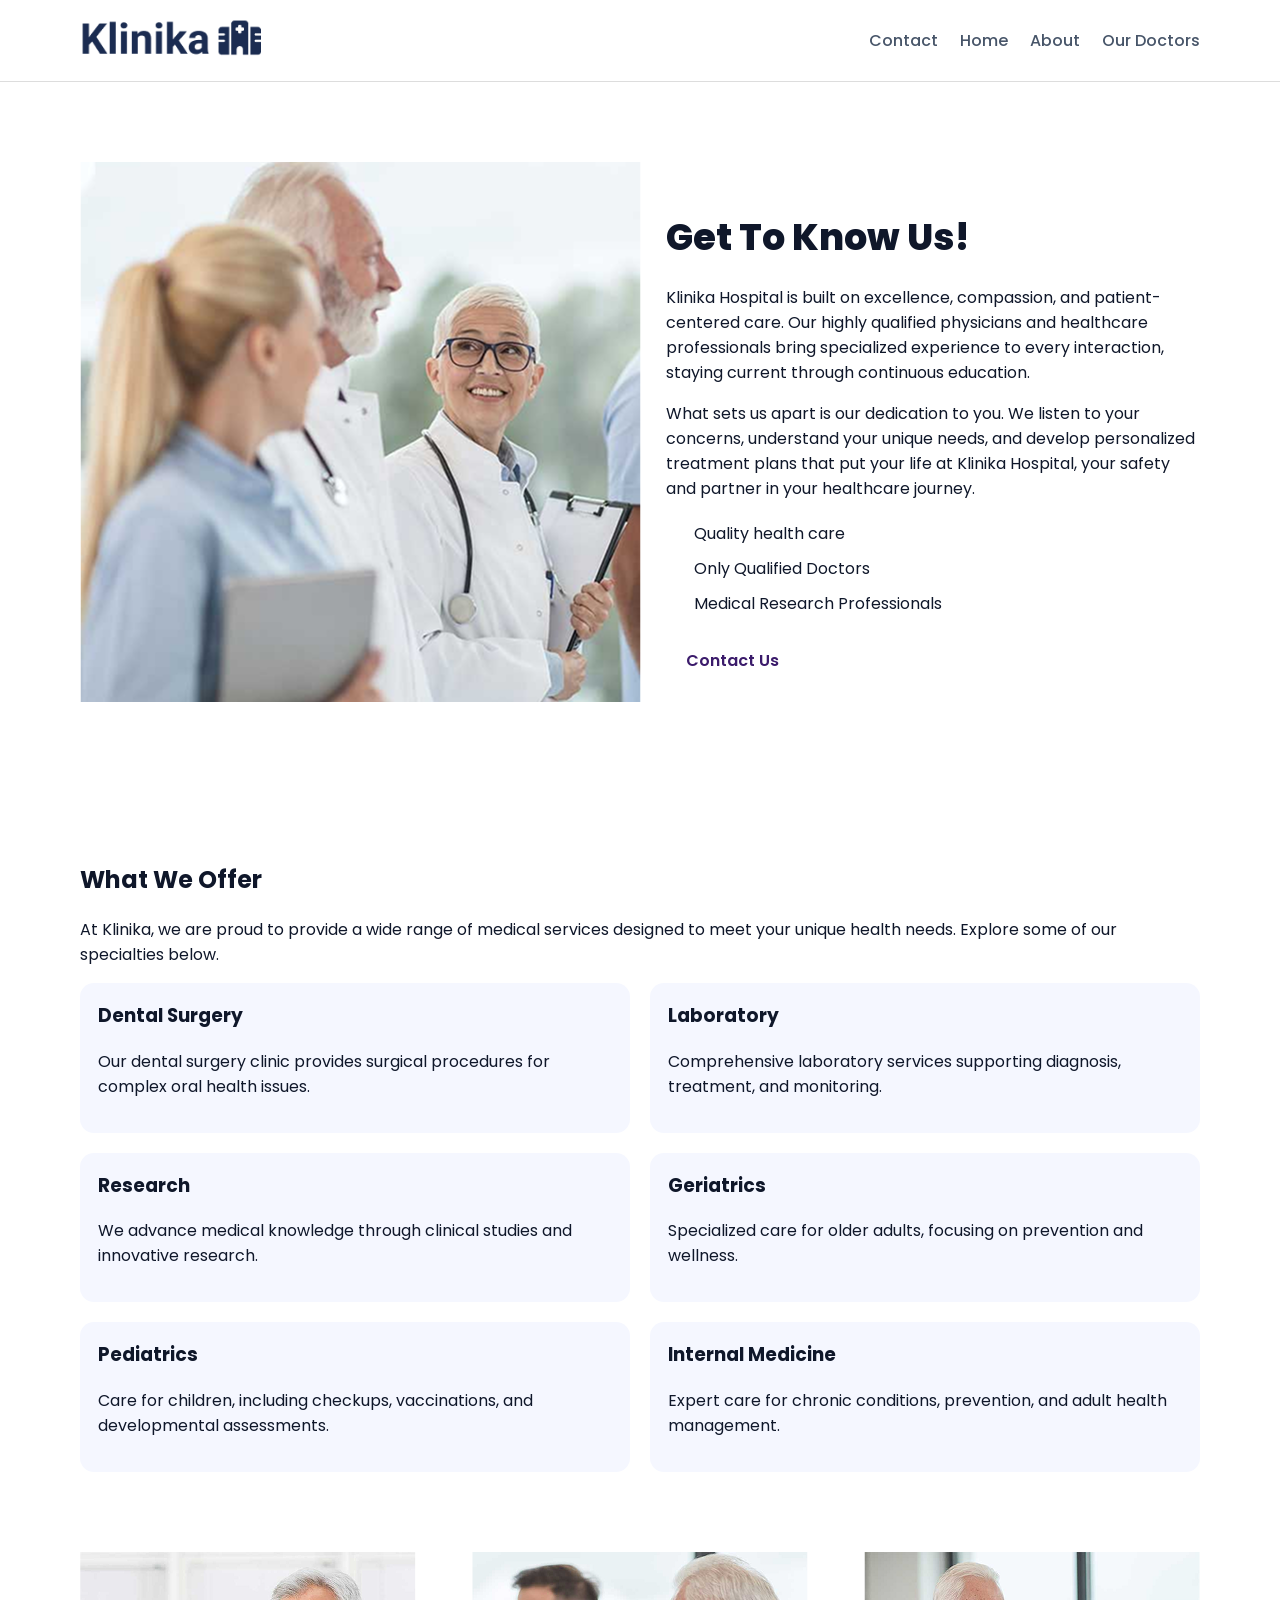
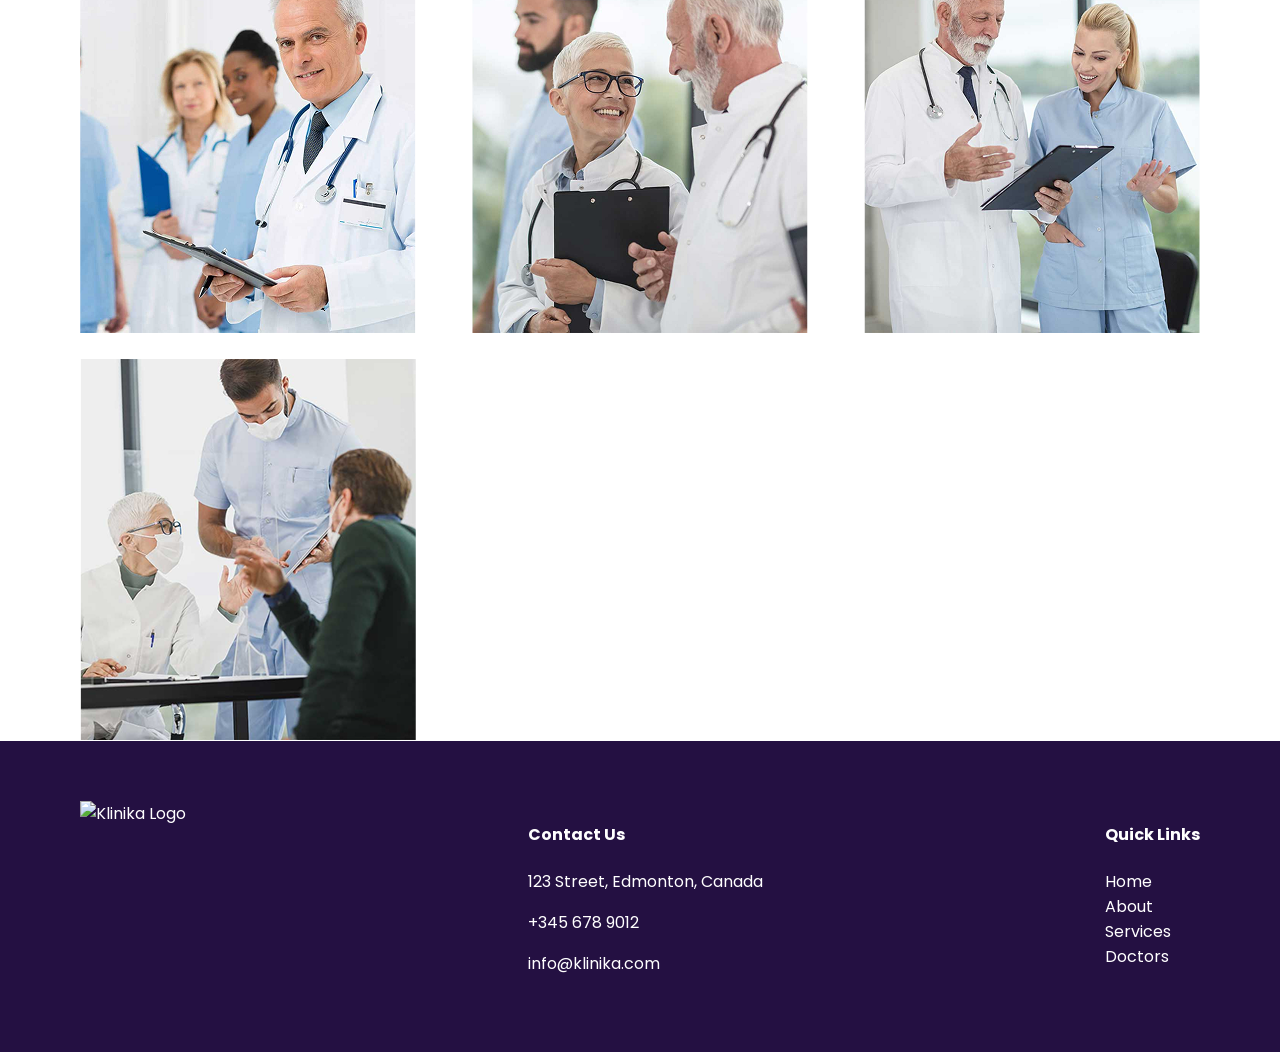
==== commit 10e90458: "made changes to html and css" ====
--- a/dmit-1530-assignment-1-start/dmit-1530-assignment-1-start/About-Us.html
+++ b/dmit-1530-assignment-1-start/dmit-1530-assignment-1-start/About-Us.html
@@ -5,8 +5,8 @@
     <meta name="viewport" content="width=device-width, initial-scale=1.0">
 
     <!-- Additional Meta Information -->
-    <meta name="author" content="">
-    <meta name="description" content="">
+    <meta name="author" content="Mukarram Baig">
+    <meta name="description" content="Learn more about Klinika Hospital, our doctors, and the healthcare services we provide.">
 
     <title>About Us Page</title>
      
@@ -17,7 +17,7 @@
     <link rel="stylesheet" href="css/reset.css">
     <link rel="stylesheet" href="css/styles.css">
 </head>
-<body>
+<body class="about-page">
     <header>
   <div class="container nav row">
 
@@ -35,8 +35,8 @@
   </div>
 </header>
 
-
-<!-- ================= ABOUT INTRO ================= -->
+<main>
+<!-- ABOUT INTRO -->
 <section class="hero about-hero">
   <div class="container row">
 
@@ -72,7 +72,7 @@
 </section>
 
 
-<!-- ================= WHAT WE OFFER ================= -->
+<!-- WHAT WE OFFER -->
 <section class="services" id="services">
   <div class="container">
 
@@ -121,7 +121,7 @@
 </section>
 
 
-<!-- ================= DOCTOR GALLERY ================= -->
+<!-- DOCTOR GALLERY -->
 <section class="gallery" id="doctors">
   <div class="container row gallery-row">
 
@@ -132,9 +132,9 @@
 
   </div>
 </section>
+</main>
 
-
-<!-- ================= FOOTER ================= -->
+<!--  FOOTER  -->
 <footer id="contact">
   <div class="container row footer">
 
--- a/dmit-1530-assignment-1-start/dmit-1530-assignment-1-start/css/styles.css
+++ b/dmit-1530-assignment-1-start/dmit-1530-assignment-1-start/css/styles.css
@@ -3,7 +3,7 @@
   --light: #f5f7ff;
   --dark: #0f172a;
   --muted: #475569;
-  --radius: 14px;
+  --radius: .875rem;
   --shadow: 0 8px 20px rgba(0, 0, 0, 0.08);
 }
 
@@ -31,7 +31,7 @@
   flex-wrap: wrap;
   align-items: center;
   justify-content: space-between;
-  gap: 25px;
+  gap: 1.5625rem;
 }
 
 /* =========================
@@ -40,7 +40,7 @@
 
 header {
   background: white;
-  padding: 18px 0;
+  padding: 1.125rem 0;
   border-bottom: 1px solid #ddd;
   position: sticky;
   top: 0;
@@ -79,12 +79,12 @@
 .hero h1 {
   font-size: 2.3rem;
   font-weight: 800;
-  margin-bottom: 20px;
+  margin-bottom: 1.25rem;
 }
 
 .stats {
   display: flex;
-  gap: 25px;
+  gap: 1.5625rem;
 }
 
 .stats p {
@@ -105,29 +105,29 @@
 .about {
   background: var(--blue);
   color: white;
-  padding: 80px 0;
+  padding: 5rem 0;
 }
 
 .about h2 {
   font-size: 2rem;
   font-weight: 800;
-  margin-bottom: 15px;
+  margin-bottom: .9375rem;
 }
 
 .about p {
   line-height: 1.6;
-  margin-bottom: 15px;
+  margin-bottom: .9375rem;
 }
 
 .list {
   list-style: none;
   padding: 0;
-  margin: 20px 0;
+  margin: 1.25rem 0;
 }
 
 .list li {
-  margin: 10px 0;
-  padding-left: 28px;
+  margin: .625rem 0;
+  padding-left: 1.75rem;
   position: relative;
 }
 
@@ -144,8 +144,8 @@
   display: inline-block;
   background: white;
   color: var(--blue);
-  padding: 12px 20px;
-  border-radius: 30px;
+  padding: .75rem 1.25rem;
+  border-radius: 1.875rem;
   font-weight: 600;
   text-decoration: none;
 }
@@ -153,19 +153,23 @@
 .btn:hover {
   background: #ddd;
 }
+.about-page .hero {
+  padding-top: 5rem;
+}
+
 
 /* =========================
    DOCTORS SECTION
 ========================= */
 
 .doctors {
-  padding: 80px 0;
+  padding: 5rem 0;
   background: var(--blue);
   color: white;
 }
 
 .section-title {
-  margin-bottom: 30px;
+  margin-bottom: 1.875rem;
 }
 
 .section-title h2 {
@@ -182,7 +186,7 @@
   display: flex;
   flex-wrap: wrap;
   justify-content: center;
-  gap: 25px;
+  gap: 1.5625rem;
 }
 
 .card {
@@ -196,11 +200,11 @@
 }
 
 .card h3 {
-  margin: 12px 0 5px;
+  margin: .75rem 0 .3125rem;
 }
 
 .card p {
-  margin: 0 0 15px;
+  margin: 0 0 .9375rem;
   color: var(--muted);
 }
 
@@ -209,19 +213,19 @@
 ========================= */
 
 .services {
-  padding: 80px 0;
+  padding: 5rem 0;
 }
 
 .service-boxes {
   display: flex;
   flex-wrap: wrap;
-  gap: 20px;
+  gap: 1.25rem;
 }
 
 .service {
-  flex: 1 1 280px;
+  flex: 1 1 17.5rem;
   background: var(--light);
-  padding: 18px;
+  padding: 1.125rem;
   border-radius: var(--radius);
 }
 
@@ -236,7 +240,7 @@
 footer {
   background: #241042;
   color: white;
-  padding: 60px 0;
+  padding: 3.75rem 0;
 }
 
 .footer {
@@ -325,7 +329,8 @@
   }
 
   .card {
-    width: 240px;
+    flex: 1 1 13.75rem;
+    max-width: 260px;
   }
 
   .service {
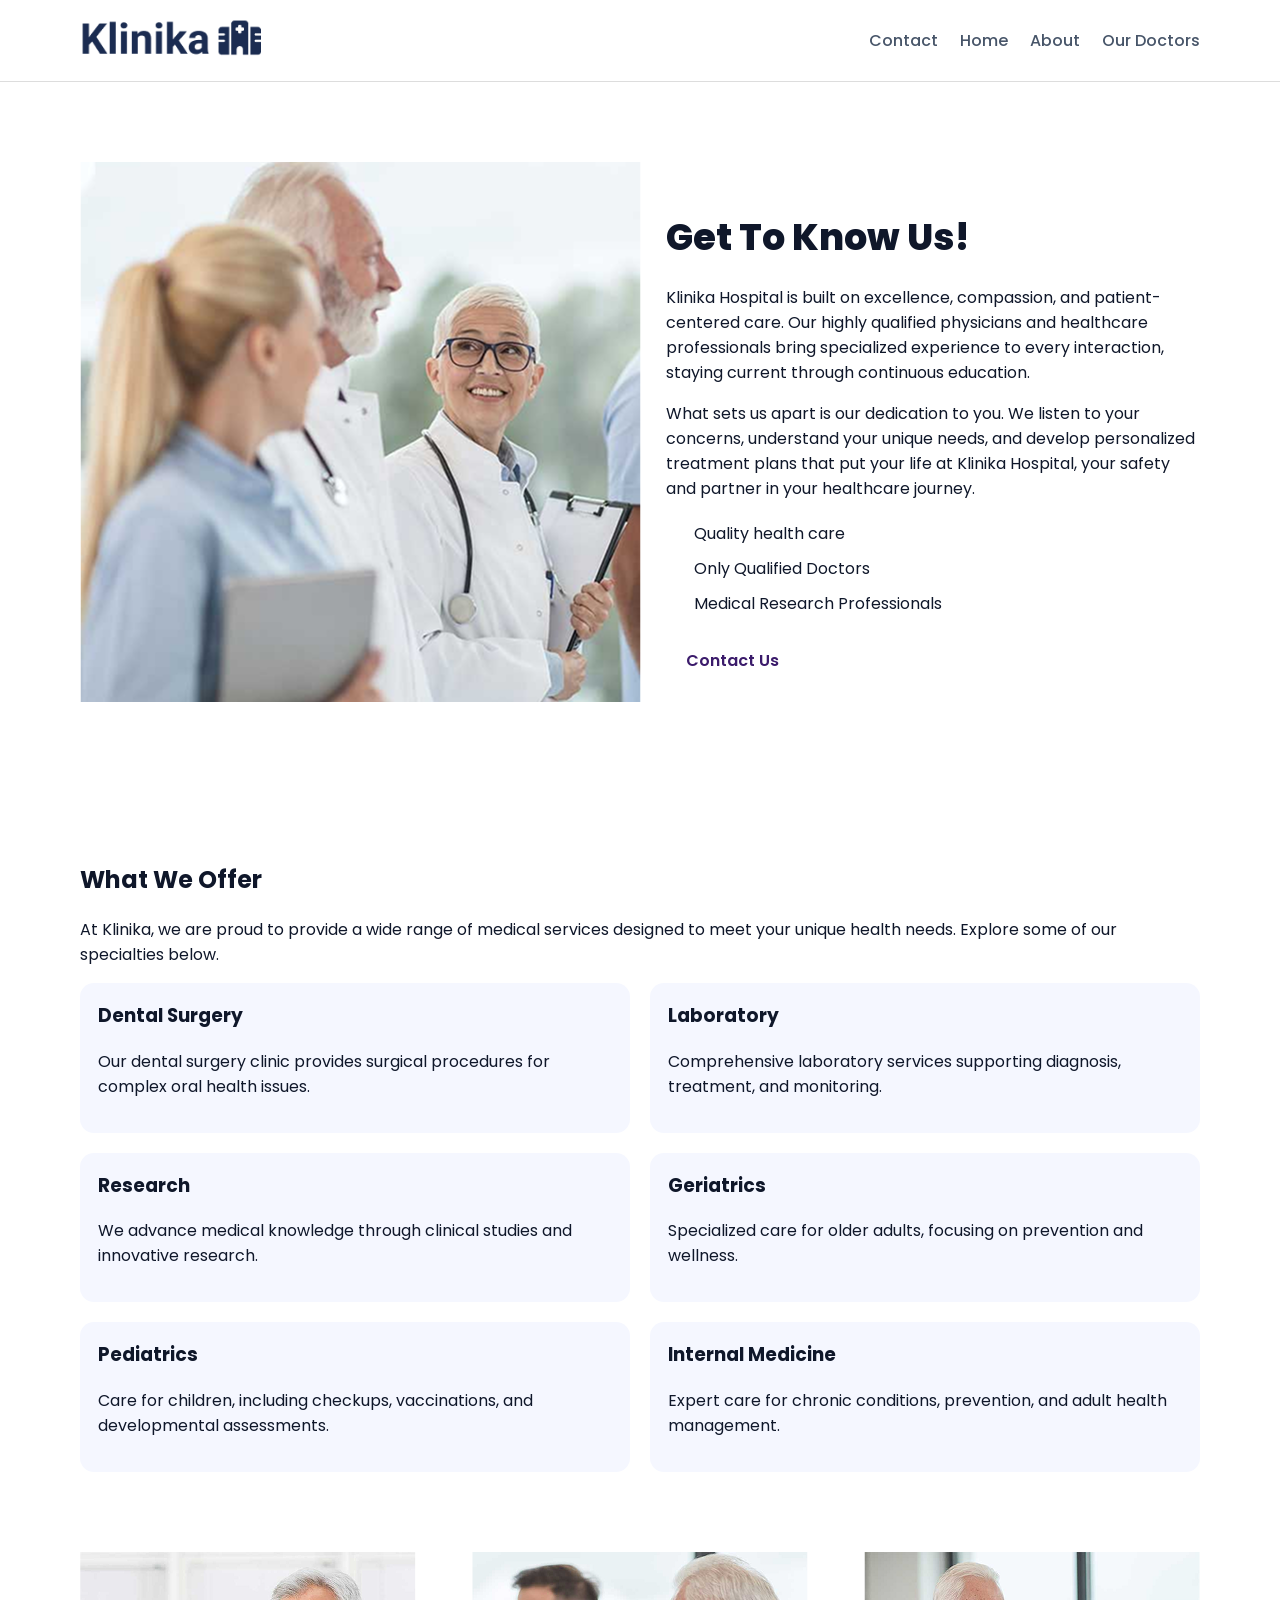
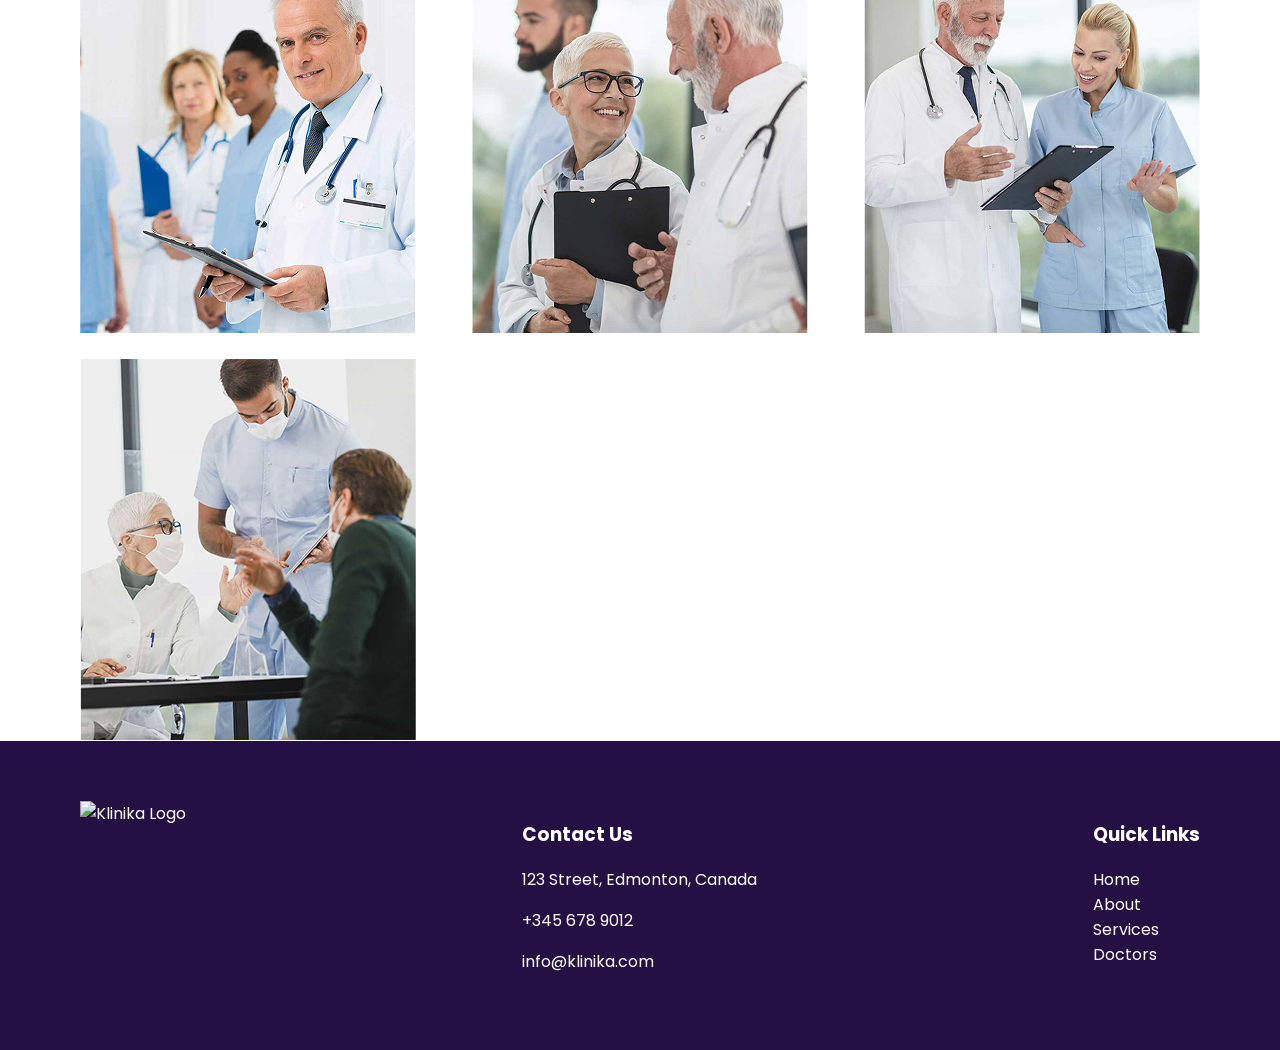
==== commit bced793d: "made changes to html and css" ====
--- a/dmit-1530-assignment-1-start/dmit-1530-assignment-1-start/About-Us.html
+++ b/dmit-1530-assignment-1-start/dmit-1530-assignment-1-start/About-Us.html
@@ -124,6 +124,7 @@
 <!-- DOCTOR GALLERY -->
 <section class="gallery" id="doctors">
   <div class="container row gallery-row">
+    <h2 class="sr-only">Our Doctors Gallery</h2>
 
     <img src="img/carousel-1.png" alt="Doctor working">
     <img src="img/carousel-2.png" alt="Doctors discussion">
@@ -145,7 +146,7 @@
 
     <!-- Contact -->
     <div>
-      <h4>Contact Us</h4>
+      <h3>Contact Us</h3>
       <p>123 Street, Edmonton, Canada</p>
       <p>+345 678 9012</p>
       <p>info@klinika.com</p>
@@ -153,7 +154,7 @@
 
     <!-- Links -->
     <div>
-      <h4>Quick Links</h4>
+      <h3>Quick Links</h3>
       <a href="index.html">Home</a><br>
       <a href="about.html">About</a><br>
       <a href="#services">Services</a><br>
--- a/dmit-1530-assignment-1-start/dmit-1530-assignment-1-start/css/styles.css
+++ b/dmit-1530-assignment-1-start/dmit-1530-assignment-1-start/css/styles.css
@@ -207,6 +207,17 @@
   margin: 0 0 .9375rem;
   color: var(--muted);
 }
+.sr-only {
+  position: absolute;
+  width: 1px;
+  height: 1px;
+  padding: 0;
+  margin: -1px;
+  overflow: hidden;
+  clip: rect(0, 0, 0, 0);
+  border: 0;
+}
+
 
 /* =========================
    SERVICES SECTION
